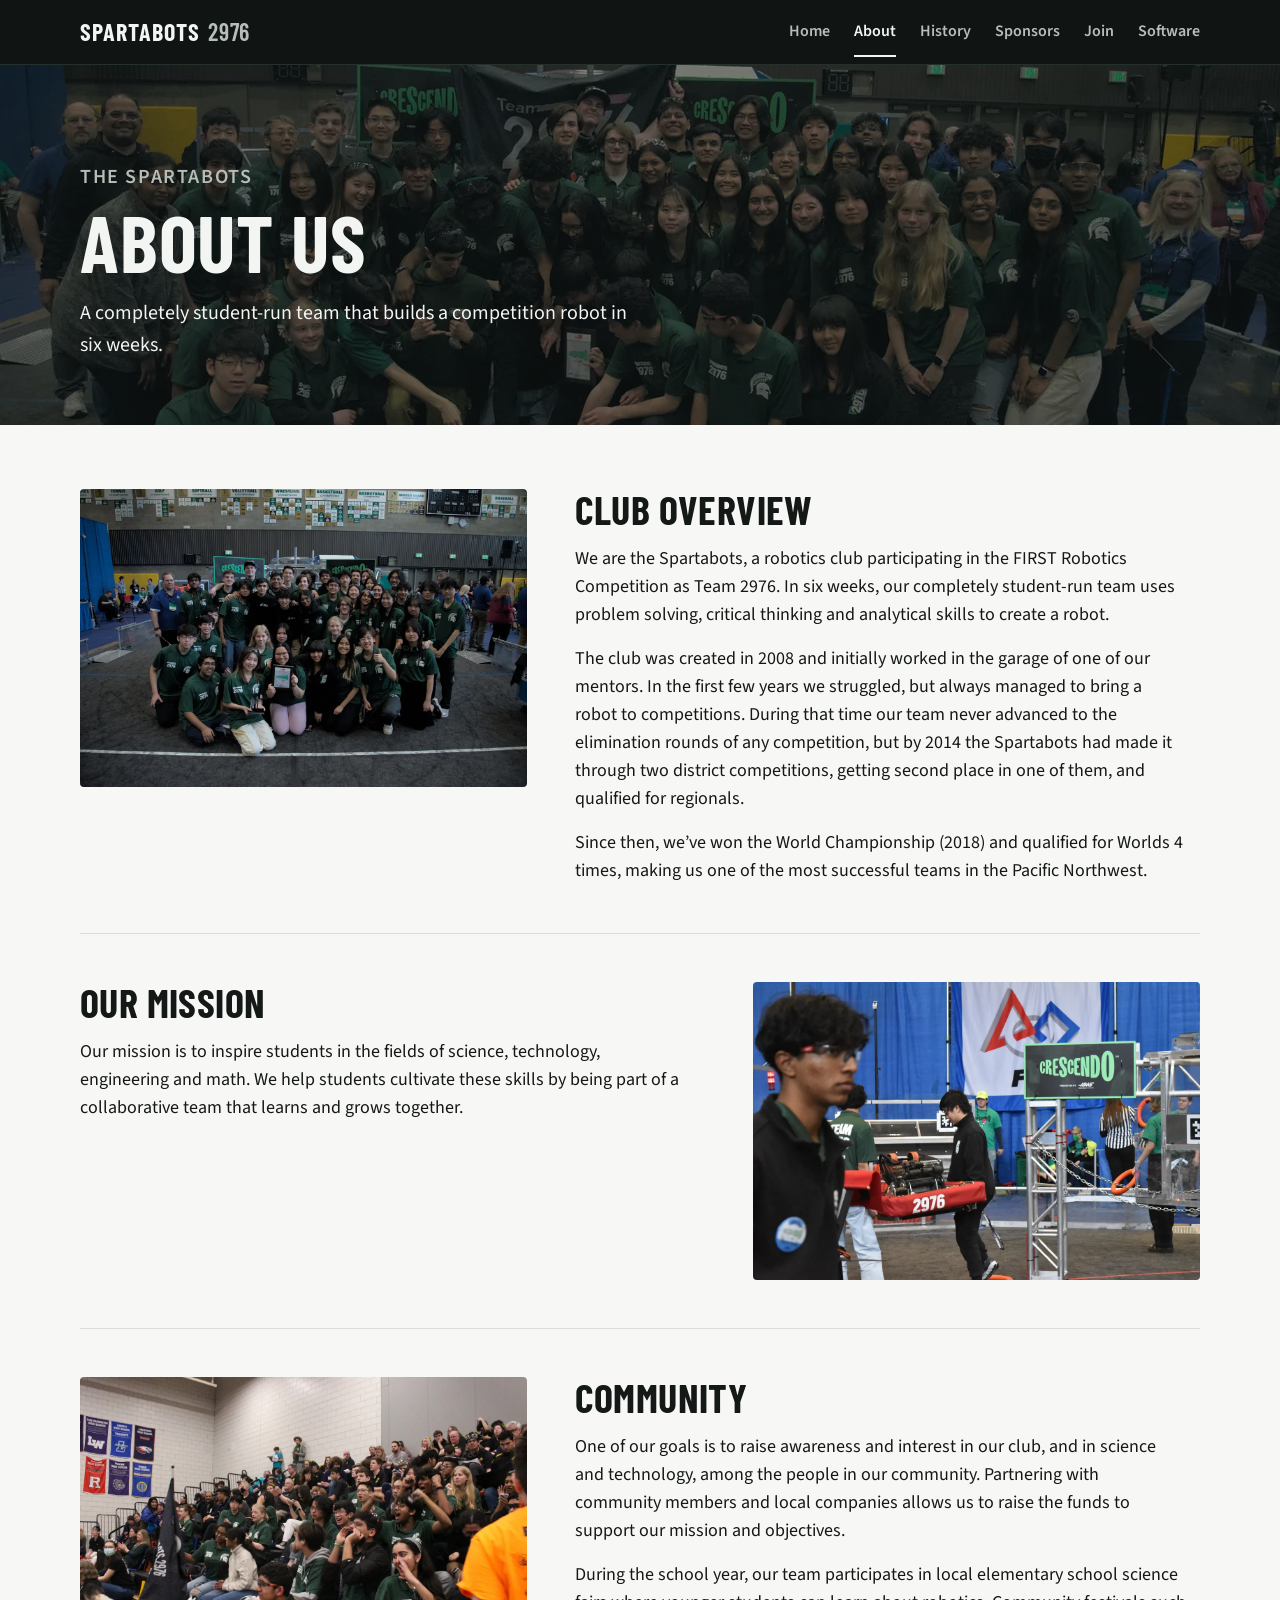
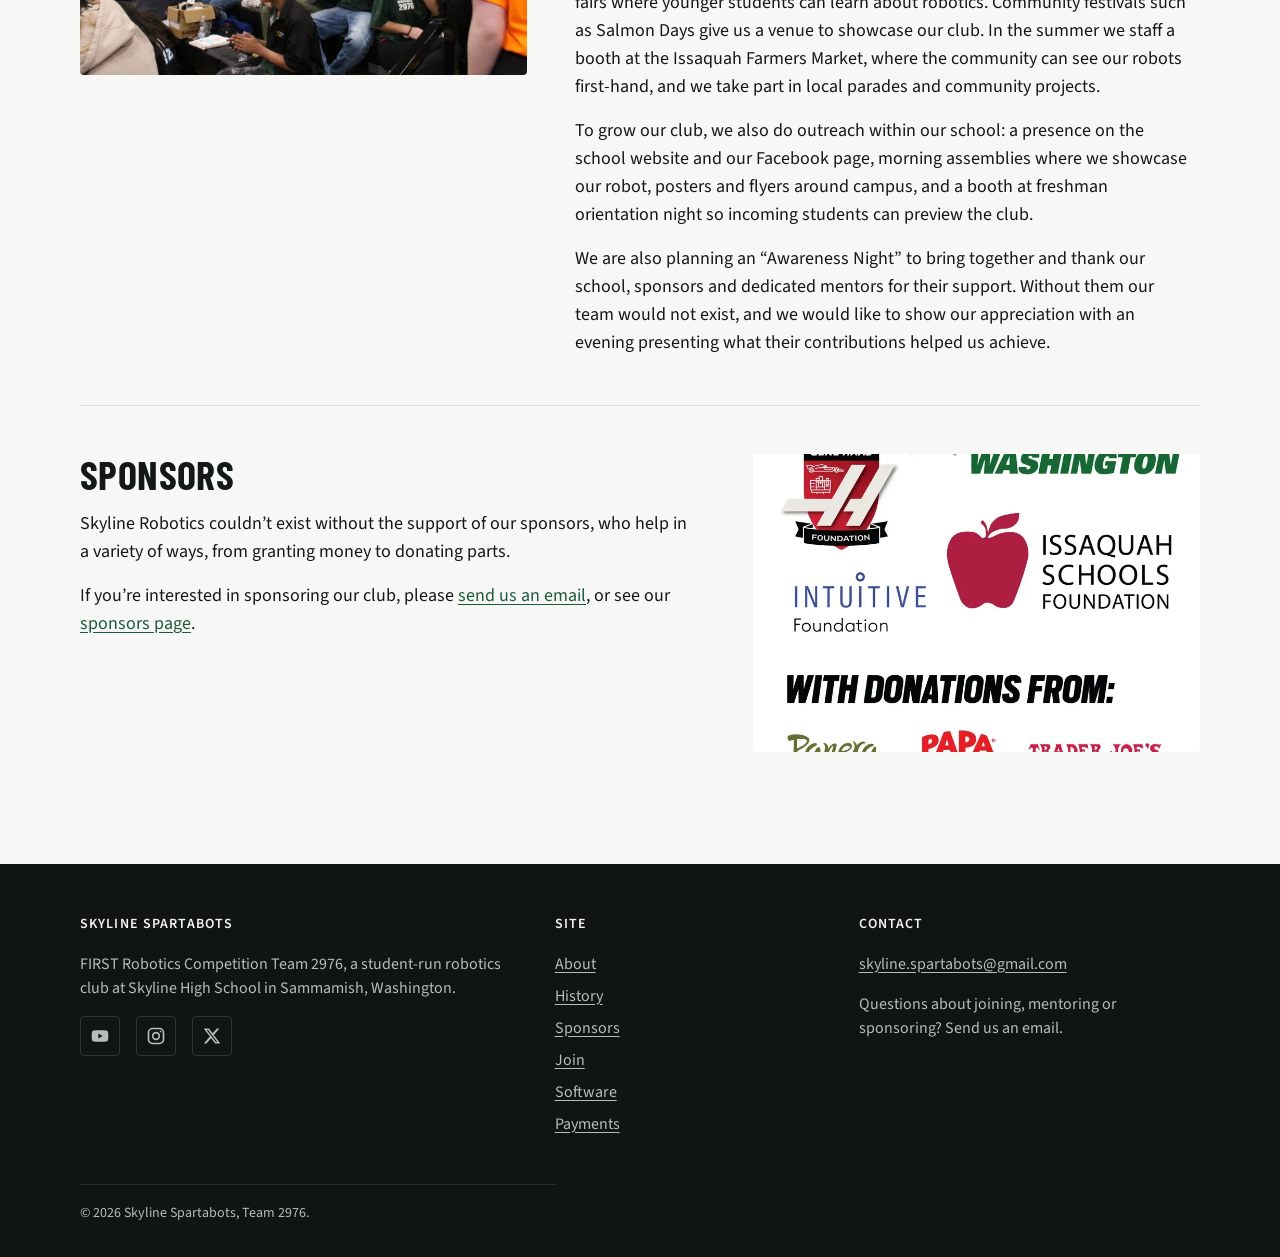
==== about/index.html @ cb449623 "Rewrite site as static HTML" ====
<!DOCTYPE html>
<html lang="en">
<head>
  <meta charset="utf-8">
  <meta name="viewport" content="width=device-width, initial-scale=1">
  <title>About | The Spartabots</title>
  <meta name="description" content="The Spartabots are a student-run FIRST Robotics Competition team founded in 2008 at Skyline High School. Our mission, history and community work.">
  <meta name="theme-color" content="#101412">
  <link rel="canonical" href="https://spartabots.org/about/">
  <link rel="icon" href="/favicon.ico" sizes="48x48">
  <link rel="apple-touch-icon" href="/img/apple-touch-icon.png">
  <link rel="manifest" href="/manifest.json">
  <meta property="og:type" content="website">
  <meta property="og:site_name" content="The Spartabots">
  <meta property="og:title" content="About | The Spartabots">
  <meta property="og:description" content="The Spartabots are a student-run FIRST Robotics Competition team founded in 2008 at Skyline High School. Our mission, history and community work.">
  <meta property="og:url" content="https://spartabots.org/about/">
  <meta property="og:image" content="https://spartabots.org/img/og.jpg">
  <meta name="twitter:card" content="summary_large_image">
  <link rel="preload" href="/fonts/barlow-condensed-700.woff2" as="font" type="font/woff2" crossorigin>
  <link rel="preload" href="/fonts/source-sans-3-400.woff2" as="font" type="font/woff2" crossorigin>
  <link rel="stylesheet" href="/css/site.css">
</head>
<body>
<a class="skip-link" href="#main">Skip to content</a>
<header class="site-header">
  <div class="container">
    <a class="brand" href="/">Spartabots <span>2976</span></a>
    <button class="nav-toggle" type="button" aria-expanded="false" aria-controls="site-nav" aria-label="Open menu"><svg viewBox="0 0 24 24" fill="none" stroke="currentColor" stroke-width="2" stroke-linecap="round" aria-hidden="true"><path d="M4 7h16M4 12h16M4 17h16"/></svg></button>
    <nav class="nav" id="site-nav" aria-label="Main"><ul><li><a href="/">Home</a></li><li><a href="/about/" aria-current="page">About</a></li><li><a href="/history/">History</a></li><li><a href="/sponsors/">Sponsors</a></li><li><a href="/join/">Join</a></li><li><a href="/software/">Software</a></li></ul></nav>
  </div>
</header>
<main id="main">
<section class="hero">
  <img class="hero__img" src="/img/awards.webp" alt="The Spartabots team gathered at a competition" fetchpriority="high">
  <div class="container">
    <p class="eyebrow">The Spartabots</p>
    <h1>About us</h1>
    <p>A completely student-run team that builds a competition robot in six weeks.</p>
    
  </div>
</section><section class="section"><div class="container"><div class="feature">
  <img src="/img/team-group.webp" alt="The Spartabots in front of the competition field" loading="lazy" width="1280" height="853">
  <div><h2>Club overview</h2><p>We are the Spartabots, a robotics club participating in the FIRST Robotics Competition as Team 2976. In six weeks, our completely student-run team uses problem solving, critical thinking and analytical skills to create a robot.</p><p>The club was created in 2008 and initially worked in the garage of one of our mentors. In the first few years we struggled, but always managed to bring a robot to competitions. During that time our team never advanced to the elimination rounds of any competition, but by 2014 the Spartabots had made it through two district competitions, getting second place in one of them, and qualified for regionals.</p><p>Since then, we&rsquo;ve won the World Championship (2018) and qualified for Worlds 4 times, making us one of the most successful teams in the Pacific Northwest.</p></div>
</div><div class="feature">
  <img src="/img/student-led.webp" alt="Spartabots members working near the competition field" loading="lazy" width="1280" height="853">
  <div><h2>Our mission</h2><p>Our mission is to inspire students in the fields of science, technology, engineering and math. We help students cultivate these skills by being part of a collaborative team that learns and grows together.</p></div>
</div><div class="feature" id="community">
  <img src="/img/crowd.webp" alt="Spartabots members cheering from the stands at a competition" loading="lazy" width="1280" height="853">
  <div><h2>Community</h2><p>One of our goals is to raise awareness and interest in our club, and in science and technology, among the people in our community. Partnering with community members and local companies allows us to raise the funds to support our mission and objectives.</p><p>During the school year, our team participates in local elementary school science fairs where younger students can learn about robotics. Community festivals such as Salmon Days give us a venue to showcase our club. In the summer we staff a booth at the Issaquah Farmers Market, where the community can see our robots first-hand, and we take part in local parades and community projects.</p><p>To grow our club, we also do outreach within our school: a presence on the school website and our Facebook page, morning assemblies where we showcase our robot, posters and flyers around campus, and a booth at freshman orientation night so incoming students can preview the club.</p><p>We are also planning an &ldquo;Awareness Night&rdquo; to bring together and thank our school, sponsors and dedicated mentors for their support. Without them our team would not exist, and we would like to show our appreciation with an evening presenting what their contributions helped us achieve.</p></div>
</div><div class="feature">
  <img src="/img/sponsors-2024.webp" alt="Banner listing the Spartabots&rsquo; 2024 sponsors" loading="lazy" width="1280" height="853">
  <div><h2>Sponsors</h2><p>Skyline Robotics couldn&rsquo;t exist without the support of our sponsors, who help in a variety of ways, from granting money to donating parts.</p><p>If you&rsquo;re interested in sponsoring our club, please <a href="mailto:skyline.spartabots@gmail.com">send us an email</a>, or see our <a href="/sponsors/">sponsors page</a>.</p></div>
</div></div></section>
</main>
<footer class="site-footer">
  <div class="container">
    <div class="footer-grid">
      <div>
        <h2>Skyline Spartabots</h2>
        <p>FIRST Robotics Competition Team 2976, a student-run robotics club at Skyline High School in Sammamish, Washington.</p>
        <div class="social">
          <a href="https://www.youtube.com/spartabots" aria-label="Spartabots on YouTube" rel="noopener"><svg viewBox="0 0 24 24" fill="currentColor" aria-hidden="true"><path d="M21.6 7.2a2.5 2.5 0 0 0-1.8-1.8C18.2 5 12 5 12 5s-6.2 0-7.8.4A2.5 2.5 0 0 0 2.4 7.2C2 8.8 2 12 2 12s0 3.2.4 4.8a2.5 2.5 0 0 0 1.8 1.8C5.8 19 12 19 12 19s6.2 0 7.8-.4a2.5 2.5 0 0 0 1.8-1.8c.4-1.6.4-4.8.4-4.8s0-3.2-.4-4.8zM10 15V9l5.2 3z"/></svg></a>
          <a href="https://www.instagram.com/spartabots2976" aria-label="Spartabots on Instagram" rel="noopener"><svg viewBox="0 0 24 24" fill="none" stroke="currentColor" stroke-width="2" aria-hidden="true"><rect x="3" y="3" width="18" height="18" rx="5"/><circle cx="12" cy="12" r="4"/><circle cx="17.5" cy="6.5" r="1" fill="currentColor" stroke="none"/></svg></a>
          <a href="https://www.twitter.com/spartabots" aria-label="Spartabots on X (Twitter)" rel="noopener"><svg viewBox="0 0 24 24" fill="currentColor" aria-hidden="true"><path d="M17.8 3h3.1l-6.8 7.7L22 21h-6.2l-4.9-6.3L5.3 21H2.2l7.3-8.3L2 3h6.4l4.4 5.8zm-1.1 16.2h1.7L7.4 4.7H5.6z"/></svg></a>
        </div>
      </div>
      <div>
        <h2>Site</h2>
        <ul>
          <li><a href="/about/">About</a></li>
          <li><a href="/history/">History</a></li>
          <li><a href="/sponsors/">Sponsors</a></li>
          <li><a href="/join/">Join</a></li>
          <li><a href="/software/">Software</a></li>
          <li><a href="/purchase/">Payments</a></li>
        </ul>
      </div>
      <div>
        <h2>Contact</h2>
        <p><a href="mailto:skyline.spartabots@gmail.com">skyline.spartabots@gmail.com</a></p>
        <p>Questions about joining, mentoring or sponsoring? Send us an email.</p>
      </div>
    </div>
    <p class="footer-legal">&copy; 2026 Skyline Spartabots, Team 2976.</p>
  </div>
</footer>
<script src="/js/site.js" defer></script>
</body>
</html>
---- css/site.css ----
/* Team 2976 site styles */

/* Tokens */
:root {
  /* Spacing */
  --s-1: 4px;
  --s-2: 8px;
  --s-3: 16px;
  --s-4: 24px;
  --s-5: 32px;
  --s-6: 48px;
  --s-7: 64px;
  --s-8: 96px;

  /* Colors */
  --bg: #f7f8f6;
  --surface: #ffffff;
  --text: #141816;
  --muted: #4b544f;
  --line: #d9ded9;
  --accent: #1d5a3c;
  --accent-hover: #14412b;
  --on-accent: #ffffff;
  --dark: #101412;
  --on-dark: #f2f5f2;
  --on-dark-muted: #b5beb8;

  --radius: 4px;
  --container: 1120px;
  --measure: 68ch;
  --header-h: 64px;
  --ease: 150ms ease-out;

  --font-head: "Barlow Condensed", "Arial Narrow", Arial, sans-serif;
  --font-body: "Source Sans 3", system-ui, -apple-system, "Segoe UI", Arial, sans-serif;
}

/* Fonts */
@font-face { font-family: "Barlow Condensed"; font-weight: 600; font-display: swap; src: url("../fonts/barlow-condensed-600.woff2") format("woff2"); }
@font-face { font-family: "Barlow Condensed"; font-weight: 700; font-display: swap; src: url("../fonts/barlow-condensed-700.woff2") format("woff2"); }
@font-face { font-family: "Source Sans 3"; font-weight: 400; font-display: swap; src: url("../fonts/source-sans-3-400.woff2") format("woff2"); }
@font-face { font-family: "Source Sans 3"; font-weight: 600; font-display: swap; src: url("../fonts/source-sans-3-600.woff2") format("woff2"); }
@font-face { font-family: "Source Sans 3"; font-weight: 700; font-display: swap; src: url("../fonts/source-sans-3-700.woff2") format("woff2"); }

/* Base */
*, *::before, *::after { box-sizing: border-box; }
html { -webkit-text-size-adjust: 100%; scroll-padding-top: calc(var(--header-h) + var(--s-3)); }
body {
  margin: 0;
  background: var(--bg);
  color: var(--text);
  font: 400 18px/28px var(--font-body);
  -webkit-font-smoothing: antialiased;
}
img { display: block; max-width: 100%; height: auto; }
a { color: var(--accent); text-underline-offset: 3px; transition: color var(--ease); }
a:hover { color: var(--accent-hover); }
:focus-visible { outline: 2px solid var(--accent); outline-offset: 2px; }
p { margin: 0 0 var(--s-3); max-width: var(--measure); }
p:last-child { margin-bottom: 0; }

h1, h2, h3 {
  margin: 0 0 var(--s-3);
  font-family: var(--font-head);
  font-weight: 700;
  text-transform: uppercase;
  letter-spacing: 0.01em;
}
h1 { font-size: clamp(48px, 8vw, 80px); line-height: 1; }
h2 { font-size: clamp(32px, 4.5vw, 40px); line-height: 40px; }
h3 { font-size: 24px; line-height: 32px; font-weight: 600; }
.eyebrow {
  margin: 0 0 var(--s-2);
  font: 600 14px/24px var(--font-body);
  letter-spacing: 0.08em;
  text-transform: uppercase;
  color: var(--accent);
}
.small { font-size: 14px; line-height: 24px; color: var(--muted); }

.skip-link {
  position: absolute; left: var(--s-3); top: -100px; z-index: 100;
  padding: var(--s-2) var(--s-3);
  background: var(--accent); color: var(--on-accent); border-radius: var(--radius);
}
.skip-link:focus { top: var(--s-2); color: var(--on-accent); }

/* Layout */
.container { width: 100%; max-width: calc(var(--container) + var(--s-5) * 2); margin: 0 auto; padding: 0 var(--s-3); }
@media (min-width: 720px) { .container { padding: 0 var(--s-5); } }
.section { padding: var(--s-7) 0; }
.section--alt { background: var(--surface); border-block: 1px solid var(--line); }
.section-head { margin-bottom: var(--s-5); }
.section-head p { color: var(--muted); }

.grid { display: grid; gap: var(--s-4); }
@media (min-width: 720px) {
  .grid--2 { grid-template-columns: repeat(2, 1fr); }
  .grid--3 { grid-template-columns: repeat(3, 1fr); }
}
@media (min-width: 720px) and (max-width: 959px) {
  .grid--3 > :last-child:nth-child(odd) { grid-column: 1 / -1; }
}

/* Header */
.site-header { position: sticky; top: 0; z-index: 50; background: var(--dark); color: var(--on-dark); border-bottom: 1px solid #26302a; }
.site-header .container { display: flex; align-items: center; justify-content: space-between; min-height: var(--header-h); }
.brand { display: flex; align-items: center; gap: var(--s-2); color: var(--on-dark); text-decoration: none; font: 700 24px/1 var(--font-head); text-transform: uppercase; letter-spacing: 0.04em; }
.brand:hover { color: var(--on-dark); }
.brand span { color: var(--on-dark-muted); font-weight: 600; }

.nav-toggle {
  display: inline-flex; align-items: center; justify-content: center;
  width: 48px; height: 48px; margin-right: calc(var(--s-2) * -1);
  background: none; border: 0; border-radius: var(--radius); color: var(--on-dark); cursor: pointer;
}
.nav-toggle:hover { background: #1c241f; }
.nav-toggle svg { width: 24px; height: 24px; }
.nav { display: none; position: absolute; top: var(--header-h); left: 0; right: 0; padding: var(--s-2) var(--s-3) var(--s-3); background: var(--dark); border-bottom: 1px solid #26302a; }
.nav.is-open { display: block; }
.nav ul { list-style: none; margin: 0; padding: 0; }
.nav a { display: block; padding: var(--s-2) 0; color: var(--on-dark-muted); text-decoration: none; font: 600 18px/32px var(--font-body); }
.nav a:hover, .nav a[aria-current="page"] { color: var(--on-dark); }

@media (min-width: 840px) {
  .nav-toggle { display: none; }
  .nav { display: block; position: static; padding: 0; background: none; border: 0; }
  .nav ul { display: flex; gap: var(--s-4); }
  .nav a { padding: var(--s-2) 0; font-size: 16px; border-bottom: 2px solid transparent; transition: color var(--ease), border-color var(--ease); }
  .nav a:hover { border-bottom-color: var(--on-dark-muted); }
  .nav a[aria-current="page"] { border-bottom-color: var(--on-dark); }
}

/* Hero */
.hero { position: relative; background: var(--dark); color: var(--on-dark); overflow: hidden; }
.hero__img { position: absolute; inset: 0; width: 100%; height: 100%; object-fit: cover; opacity: 0.45; }
.hero .container { position: relative; padding-top: var(--s-8); padding-bottom: var(--s-7); }
.hero--tall .container { padding-top: calc(var(--s-8) + var(--s-6)); }
.hero h1 { margin-bottom: var(--s-3); max-width: 14ch; }
.hero p { color: var(--on-dark); font-size: 20px; line-height: 32px; max-width: 56ch; }
.hero .eyebrow { color: var(--on-dark-muted); }
.hero__actions { display: flex; flex-wrap: wrap; gap: var(--s-3); margin-top: var(--s-5); }

/* Components */
.btn {
  display: inline-flex; align-items: center; justify-content: center; gap: var(--s-2);
  min-height: 48px; padding: var(--s-2) var(--s-4);
  border: 1px solid var(--accent); border-radius: var(--radius);
  background: var(--accent); color: var(--on-accent);
  font: 600 16px/24px var(--font-body); text-decoration: none; cursor: pointer;
  transition: background-color var(--ease), border-color var(--ease), color var(--ease);
}
.btn:hover { background: var(--accent-hover); border-color: var(--accent-hover); color: var(--on-accent); }
.btn--secondary { background: transparent; color: var(--accent); }
.btn--secondary:hover { background: var(--accent); color: var(--on-accent); }
.hero .btn { background: var(--on-dark); border-color: var(--on-dark); color: var(--dark); }
.hero .btn:hover { background: #fff; border-color: #fff; color: var(--dark); }
.hero .btn--secondary { background: transparent; color: var(--on-dark); }
.hero .btn--secondary:hover { background: var(--on-dark); color: var(--dark); }

.card { display: flex; flex-direction: column; background: var(--surface); border: 1px solid var(--line); border-radius: var(--radius); overflow: hidden; }
.card__img { width: 100%; aspect-ratio: 3 / 2; object-fit: cover; background: var(--line); }
.card__body { display: flex; flex-direction: column; flex: 1; padding: var(--s-4); }
.card__body h3 { margin-bottom: var(--s-2); }
.card__body p { color: var(--muted); }
.card__body .btn { align-self: flex-start; margin-top: auto; }
.card__body p + .btn, .card__body p + .link { margin-top: var(--s-3); }
.card--text .card__body { padding: var(--s-5); }

/* About and join */
.feature { display: grid; gap: var(--s-4); align-items: start; padding: var(--s-6) 0; border-top: 1px solid var(--line); }
.feature:first-of-type { border-top: 0; padding-top: 0; }
.feature img { width: 100%; aspect-ratio: 3 / 2; object-fit: cover; border-radius: var(--radius); background: var(--line); }
@media (min-width: 840px) {
  .feature { grid-template-columns: 5fr 7fr; gap: var(--s-6); }
  .feature:nth-of-type(even) { grid-template-columns: 7fr 5fr; }
  .feature:nth-of-type(even) img { order: 2; }
}

/* Video */
.video { position: relative; aspect-ratio: 16 / 9; background: var(--dark); border-radius: var(--radius); overflow: hidden; }
.video__poster, .video iframe { position: absolute; inset: 0; width: 100%; height: 100%; border: 0; }
.video__poster { display: block; padding: 0; border: 0; background: var(--dark); cursor: pointer; }
.video__poster img { width: 100%; height: 100%; object-fit: cover; opacity: 0.7; transition: opacity var(--ease); }
.video__poster:hover img { opacity: 0.85; }
.video__play {
  position: absolute; left: 50%; top: 50%; transform: translate(-50%, -50%);
  display: flex; align-items: center; justify-content: center; gap: var(--s-2);
  min-height: 56px; padding: 0 var(--s-4);
  background: var(--on-dark); color: var(--dark); border-radius: var(--radius);
  font: 600 16px/24px var(--font-body);
}
.video__play svg { width: 20px; height: 20px; }
.video.is-loading .video__play span::after { content: "…"; }
.video.is-loading::after {
  content: ""; position: absolute; right: var(--s-3); bottom: var(--s-3);
  width: 24px; height: 24px; border: 3px solid rgba(255, 255, 255, 0.3); border-top-color: #fff; border-radius: 50%;
  animation: spin 800ms linear infinite;
}
@keyframes spin { to { transform: rotate(360deg); } }
.video-caption { margin-top: var(--s-2); }

/* History */
.season { display: grid; gap: var(--s-3); padding: var(--s-4) 0; border-top: 1px solid var(--line); }
.season:first-child { border-top: 0; }
.season__year { font: 700 40px/40px var(--font-head); color: var(--accent); }
.season h3 { margin-bottom: var(--s-1); }
.season p { color: var(--muted); }
@media (min-width: 720px) { .season { grid-template-columns: 120px 1fr; gap: var(--s-5); } }

/* Facts */
.facts { display: grid; gap: var(--s-4); margin: 0; }
.facts dt { font: 600 14px/24px var(--font-body); letter-spacing: 0.08em; text-transform: uppercase; color: var(--muted); }
.facts dd { margin: 0; font: 700 32px/40px var(--font-head); text-transform: uppercase; }
@media (min-width: 720px) { .facts { grid-template-columns: repeat(3, 1fr); } }

.callout { display: grid; gap: var(--s-3); padding: var(--s-5); background: var(--surface); border: 1px solid var(--line); border-radius: var(--radius); }
.callout h2, .callout h3 { margin-bottom: 0; }
.list { margin: 0 0 var(--s-3); padding-left: var(--s-4); max-width: var(--measure); }
.link { font-weight: 600; }
.sponsor-banner { width: 100%; max-width: 560px; margin: 0 auto; border: 1px solid var(--line); border-radius: var(--radius); }
.back { display: inline-block; margin-bottom: var(--s-4); font-weight: 600; }

/* Footer */
.site-footer { background: var(--dark); color: var(--on-dark-muted); font-size: 16px; line-height: 24px; }
.site-footer .container { padding-top: var(--s-6); padding-bottom: var(--s-5); }
.footer-grid { display: grid; gap: var(--s-5); }
@media (min-width: 840px) { .footer-grid { grid-template-columns: 5fr 3fr 4fr; gap: var(--s-6); } }
.site-footer h2 { margin-bottom: var(--s-3); font: 600 14px/24px var(--font-body); letter-spacing: 0.08em; color: var(--on-dark); }
.site-footer a { color: var(--on-dark-muted); }
.site-footer a:hover { color: var(--on-dark); }
.site-footer ul { list-style: none; margin: 0; padding: 0; }
.site-footer li + li { margin-top: var(--s-2); }
.site-footer p { color: var(--on-dark-muted); }
.social { display: flex; gap: var(--s-3); margin-top: var(--s-3); }
.social a { display: inline-flex; align-items: center; justify-content: center; width: 40px; height: 40px; border: 1px solid #2c3730; border-radius: var(--radius); transition: border-color var(--ease), color var(--ease); }
.social a:hover { border-color: var(--on-dark-muted); }
.social svg { width: 20px; height: 20px; }
.footer-legal { margin-top: var(--s-6); padding-top: var(--s-3); border-top: 1px solid #26302a; font-size: 14px; }

@media (prefers-reduced-motion: reduce) {
  *, *::before, *::after { animation-duration: 0.01ms !important; transition-duration: 0.01ms !important; }
}
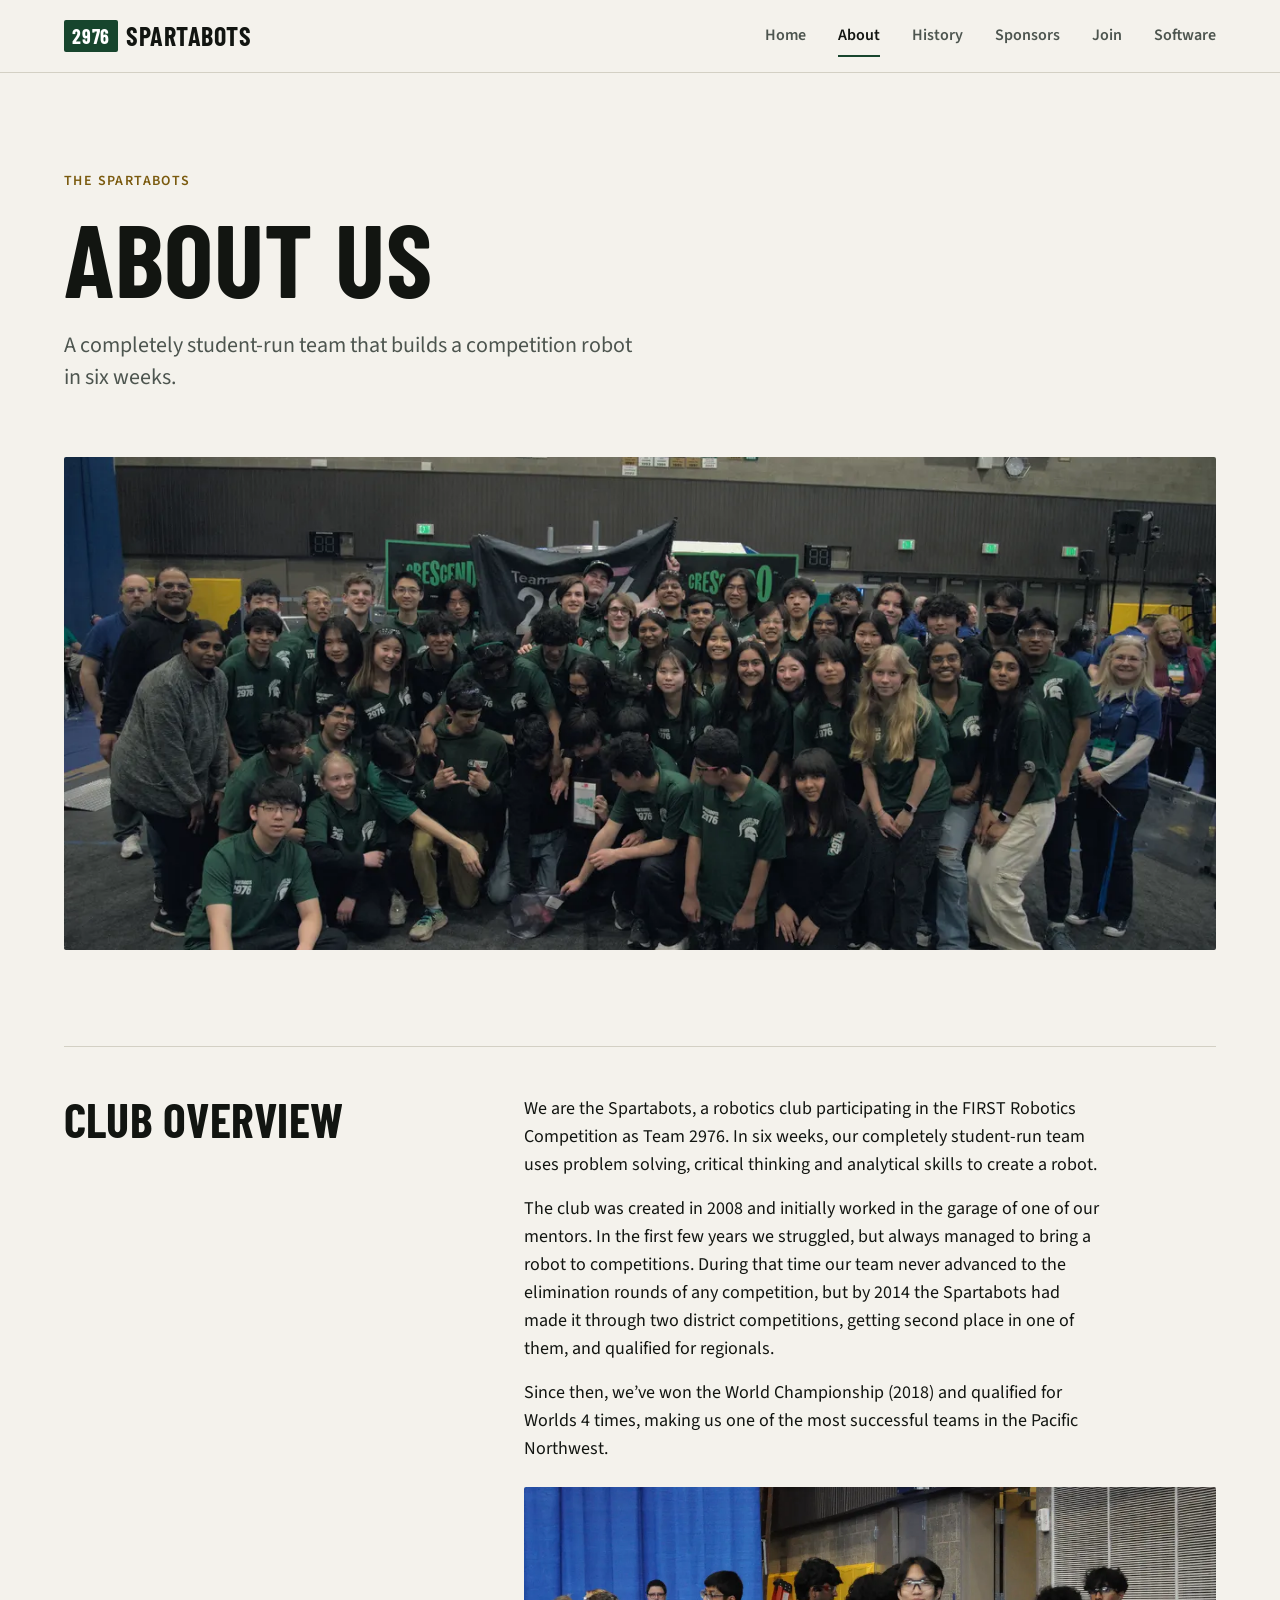
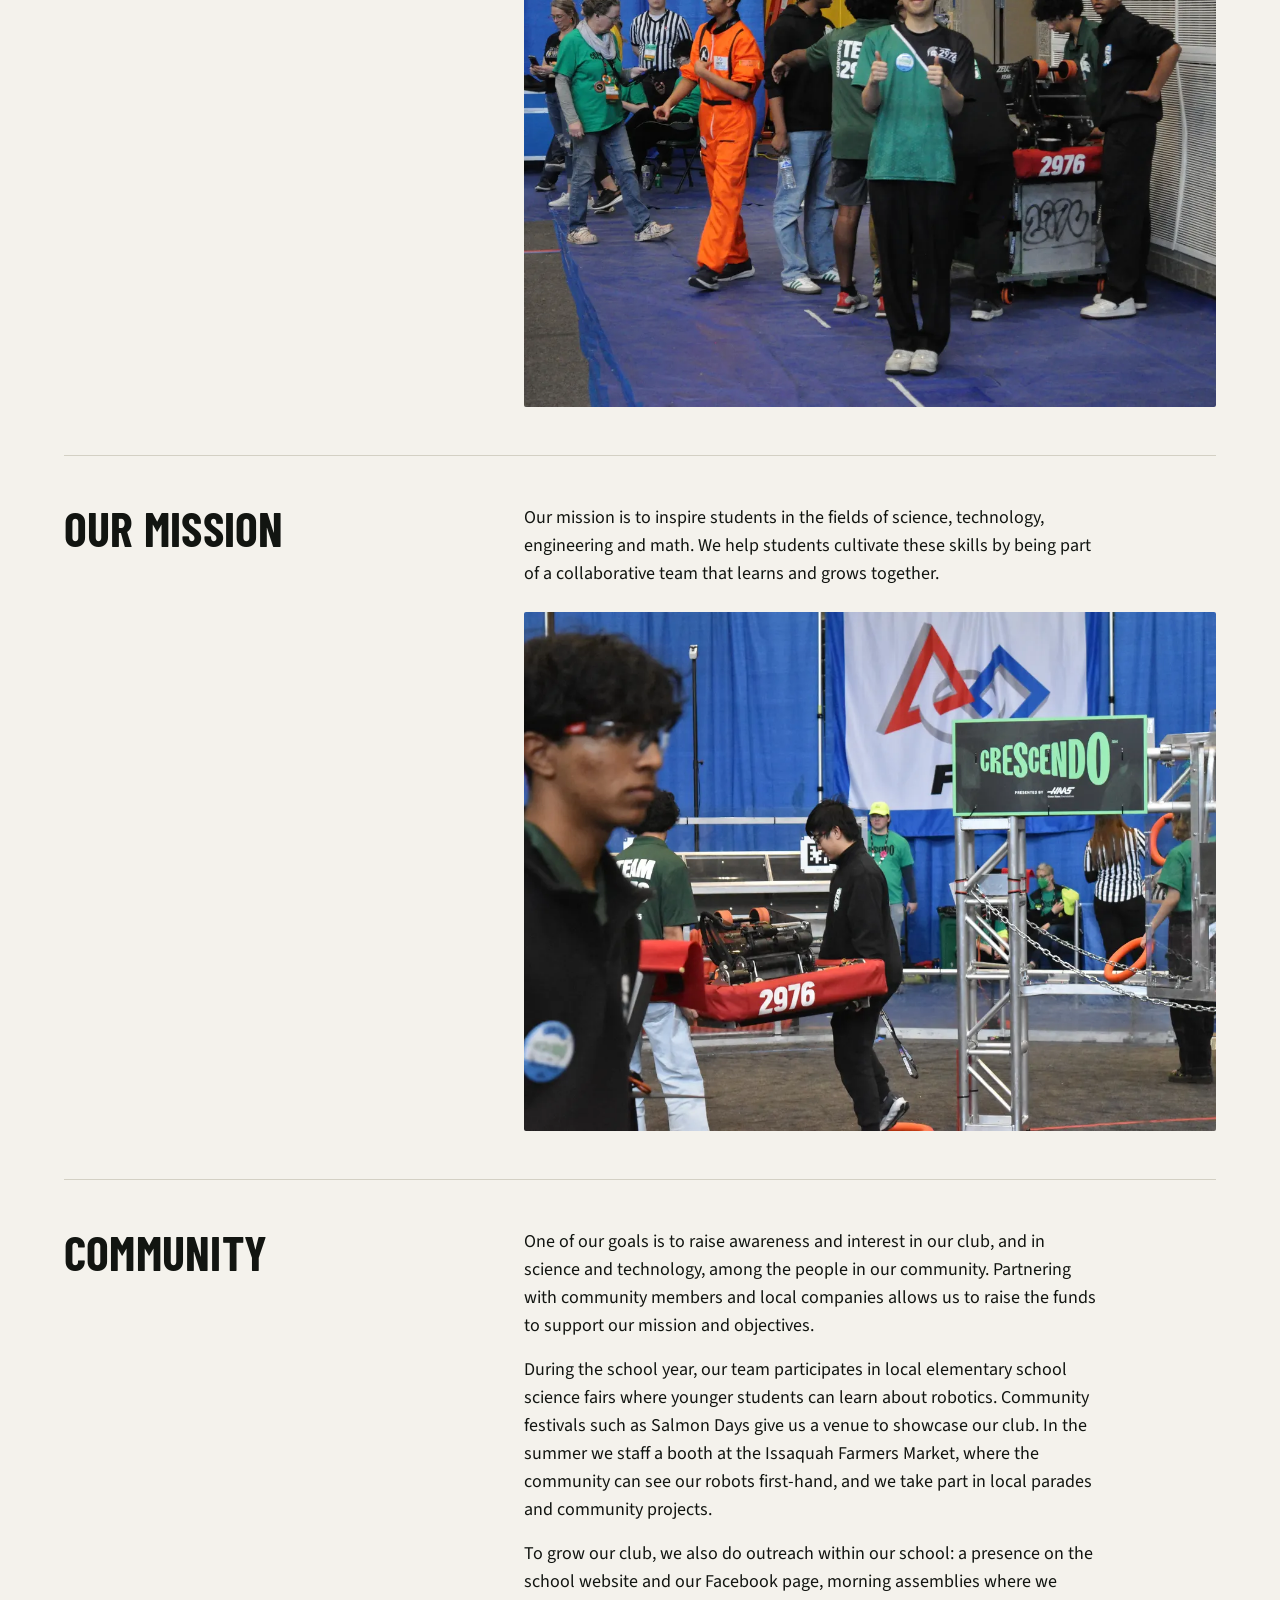
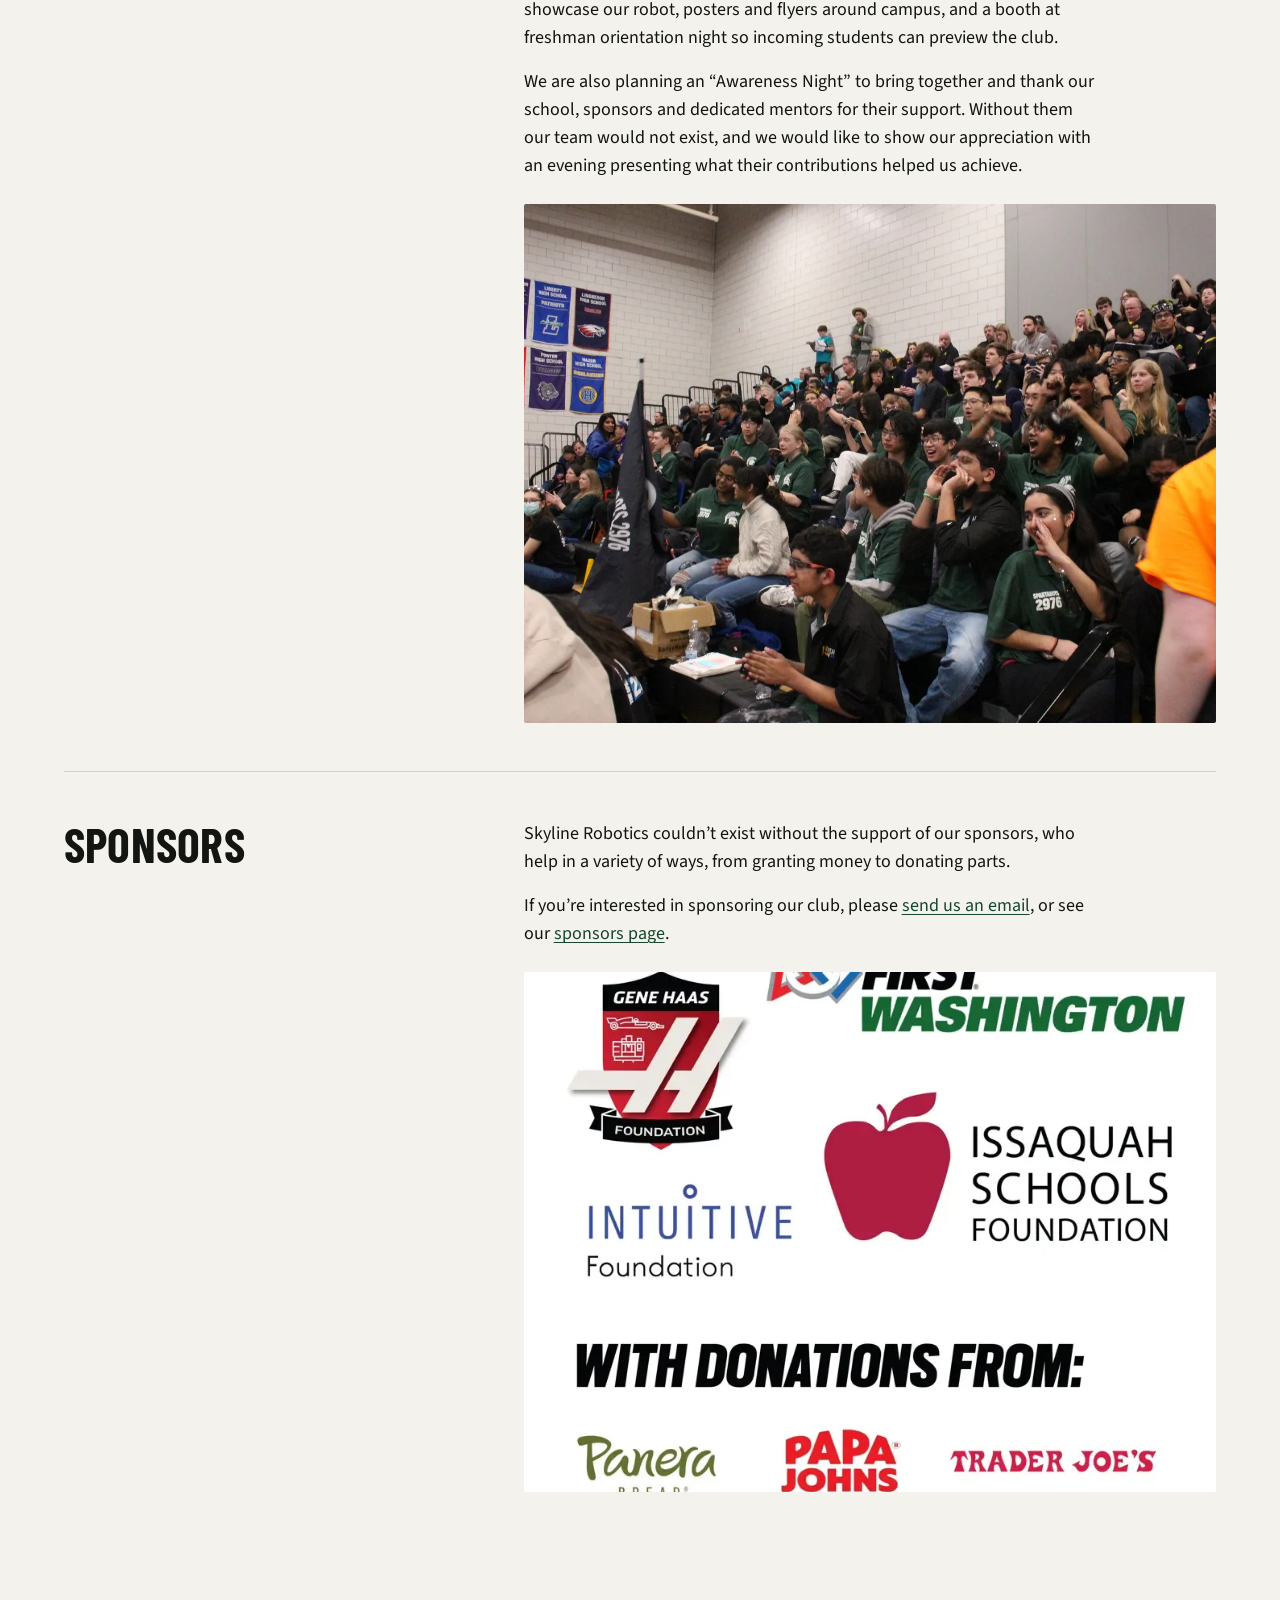
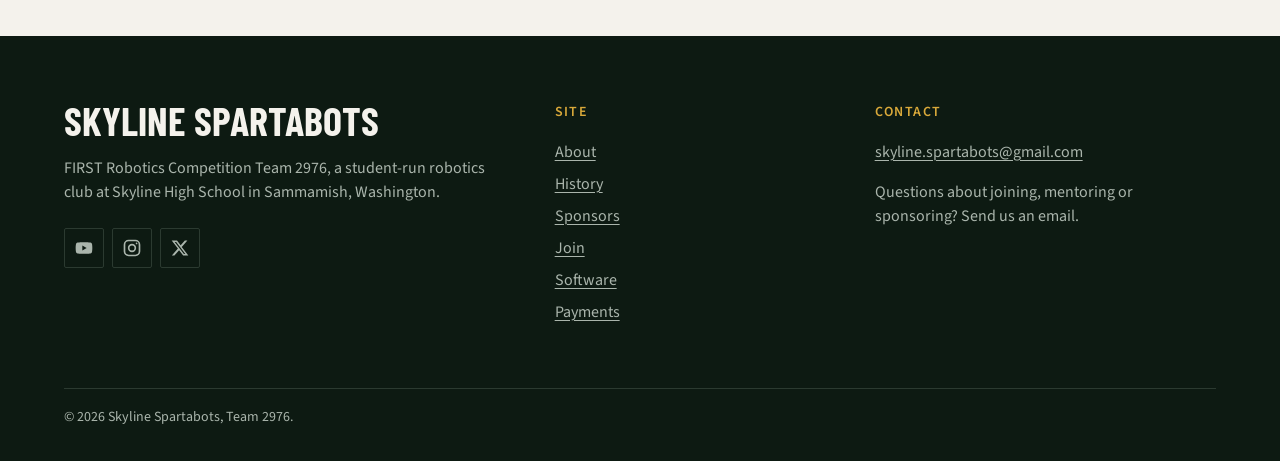
==== commit cfbc36a9: "Redesign layout and palette" ====
--- a/about/index.html
+++ b/about/index.html
@@ -25,39 +25,36 @@
 <a class="skip-link" href="#main">Skip to content</a>
 <header class="site-header">
   <div class="container">
-    <a class="brand" href="/">Spartabots <span>2976</span></a>
+    <a class="brand" href="/"><span class="brand__mark">2976</span>Spartabots</a>
     <button class="nav-toggle" type="button" aria-expanded="false" aria-controls="site-nav" aria-label="Open menu"><svg viewBox="0 0 24 24" fill="none" stroke="currentColor" stroke-width="2" stroke-linecap="round" aria-hidden="true"><path d="M4 7h16M4 12h16M4 17h16"/></svg></button>
     <nav class="nav" id="site-nav" aria-label="Main"><ul><li><a href="/">Home</a></li><li><a href="/about/" aria-current="page">About</a></li><li><a href="/history/">History</a></li><li><a href="/sponsors/">Sponsors</a></li><li><a href="/join/">Join</a></li><li><a href="/software/">Software</a></li></ul></nav>
   </div>
 </header>
 <main id="main">
-<section class="hero">
-  <img class="hero__img" src="/img/awards.webp" alt="The Spartabots team gathered at a competition" fetchpriority="high">
-  <div class="container">
-    <p class="eyebrow">The Spartabots</p>
-    <h1>About us</h1>
-    <p>A completely student-run team that builds a competition robot in six weeks.</p>
-    
-  </div>
-</section><section class="section"><div class="container"><div class="feature">
-  <img src="/img/team-group.webp" alt="The Spartabots in front of the competition field" loading="lazy" width="1280" height="853">
-  <div><h2>Club overview</h2><p>We are the Spartabots, a robotics club participating in the FIRST Robotics Competition as Team 2976. In six weeks, our completely student-run team uses problem solving, critical thinking and analytical skills to create a robot.</p><p>The club was created in 2008 and initially worked in the garage of one of our mentors. In the first few years we struggled, but always managed to bring a robot to competitions. During that time our team never advanced to the elimination rounds of any competition, but by 2014 the Spartabots had made it through two district competitions, getting second place in one of them, and qualified for regionals.</p><p>Since then, we&rsquo;ve won the World Championship (2018) and qualified for Worlds 4 times, making us one of the most successful teams in the Pacific Northwest.</p></div>
+<div class="container page-head">
+  <p class="eyebrow">The Spartabots</p>
+  <h1>About us</h1>
+  <p class="lead">A completely student-run team that builds a competition robot in six weeks.</p>
+</div>
+<div class="container"><img class="page-image" src="/img/awards.webp" alt="The Spartabots team gathered at a competition" fetchpriority="high"></div><section class="section"><div class="container"><div class="feature">
+  <h2>Club overview</h2>
+  <div class="feature__media"><div><p>We are the Spartabots, a robotics club participating in the FIRST Robotics Competition as Team 2976. In six weeks, our completely student-run team uses problem solving, critical thinking and analytical skills to create a robot.</p><p>The club was created in 2008 and initially worked in the garage of one of our mentors. In the first few years we struggled, but always managed to bring a robot to competitions. During that time our team never advanced to the elimination rounds of any competition, but by 2014 the Spartabots had made it through two district competitions, getting second place in one of them, and qualified for regionals.</p><p>Since then, we&rsquo;ve won the World Championship (2018) and qualified for Worlds 4 times, making us one of the most successful teams in the Pacific Northwest.</p></div><img src="/img/pit.webp" alt="Spartabots members in the pit area at a competition" loading="lazy" width="1280" height="853"></div>
 </div><div class="feature">
-  <img src="/img/student-led.webp" alt="Spartabots members working near the competition field" loading="lazy" width="1280" height="853">
-  <div><h2>Our mission</h2><p>Our mission is to inspire students in the fields of science, technology, engineering and math. We help students cultivate these skills by being part of a collaborative team that learns and grows together.</p></div>
+  <h2>Our mission</h2>
+  <div class="feature__media"><div><p>Our mission is to inspire students in the fields of science, technology, engineering and math. We help students cultivate these skills by being part of a collaborative team that learns and grows together.</p></div><img src="/img/student-led.webp" alt="Spartabots members working near the competition field" loading="lazy" width="1280" height="853"></div>
 </div><div class="feature" id="community">
-  <img src="/img/crowd.webp" alt="Spartabots members cheering from the stands at a competition" loading="lazy" width="1280" height="853">
-  <div><h2>Community</h2><p>One of our goals is to raise awareness and interest in our club, and in science and technology, among the people in our community. Partnering with community members and local companies allows us to raise the funds to support our mission and objectives.</p><p>During the school year, our team participates in local elementary school science fairs where younger students can learn about robotics. Community festivals such as Salmon Days give us a venue to showcase our club. In the summer we staff a booth at the Issaquah Farmers Market, where the community can see our robots first-hand, and we take part in local parades and community projects.</p><p>To grow our club, we also do outreach within our school: a presence on the school website and our Facebook page, morning assemblies where we showcase our robot, posters and flyers around campus, and a booth at freshman orientation night so incoming students can preview the club.</p><p>We are also planning an &ldquo;Awareness Night&rdquo; to bring together and thank our school, sponsors and dedicated mentors for their support. Without them our team would not exist, and we would like to show our appreciation with an evening presenting what their contributions helped us achieve.</p></div>
+  <h2>Community</h2>
+  <div class="feature__media"><div><p>One of our goals is to raise awareness and interest in our club, and in science and technology, among the people in our community. Partnering with community members and local companies allows us to raise the funds to support our mission and objectives.</p><p>During the school year, our team participates in local elementary school science fairs where younger students can learn about robotics. Community festivals such as Salmon Days give us a venue to showcase our club. In the summer we staff a booth at the Issaquah Farmers Market, where the community can see our robots first-hand, and we take part in local parades and community projects.</p><p>To grow our club, we also do outreach within our school: a presence on the school website and our Facebook page, morning assemblies where we showcase our robot, posters and flyers around campus, and a booth at freshman orientation night so incoming students can preview the club.</p><p>We are also planning an &ldquo;Awareness Night&rdquo; to bring together and thank our school, sponsors and dedicated mentors for their support. Without them our team would not exist, and we would like to show our appreciation with an evening presenting what their contributions helped us achieve.</p></div><img src="/img/crowd.webp" alt="Spartabots members cheering from the stands at a competition" loading="lazy" width="1280" height="853"></div>
 </div><div class="feature">
-  <img src="/img/sponsors-2024.webp" alt="Banner listing the Spartabots&rsquo; 2024 sponsors" loading="lazy" width="1280" height="853">
-  <div><h2>Sponsors</h2><p>Skyline Robotics couldn&rsquo;t exist without the support of our sponsors, who help in a variety of ways, from granting money to donating parts.</p><p>If you&rsquo;re interested in sponsoring our club, please <a href="mailto:skyline.spartabots@gmail.com">send us an email</a>, or see our <a href="/sponsors/">sponsors page</a>.</p></div>
+  <h2>Sponsors</h2>
+  <div class="feature__media"><div><p>Skyline Robotics couldn&rsquo;t exist without the support of our sponsors, who help in a variety of ways, from granting money to donating parts.</p><p>If you&rsquo;re interested in sponsoring our club, please <a href="mailto:skyline.spartabots@gmail.com">send us an email</a>, or see our <a href="/sponsors/">sponsors page</a>.</p></div><img src="/img/sponsors-2024.webp" alt="Banner listing the Spartabots&rsquo; 2024 sponsors" loading="lazy" width="1280" height="853"></div>
 </div></div></section>
 </main>
 <footer class="site-footer">
   <div class="container">
     <div class="footer-grid">
       <div>
-        <h2>Skyline Spartabots</h2>
+        <p class="footer-name">Skyline Spartabots</p>
         <p>FIRST Robotics Competition Team 2976, a student-run robotics club at Skyline High School in Sammamish, Washington.</p>
         <div class="social">
           <a href="https://www.youtube.com/spartabots" aria-label="Spartabots on YouTube" rel="noopener"><svg viewBox="0 0 24 24" fill="currentColor" aria-hidden="true"><path d="M21.6 7.2a2.5 2.5 0 0 0-1.8-1.8C18.2 5 12 5 12 5s-6.2 0-7.8.4A2.5 2.5 0 0 0 2.4 7.2C2 8.8 2 12 2 12s0 3.2.4 4.8a2.5 2.5 0 0 0 1.8 1.8C5.8 19 12 19 12 19s6.2 0 7.8-.4a2.5 2.5 0 0 0 1.8-1.8c.4-1.6.4-4.8.4-4.8s0-3.2-.4-4.8zM10 15V9l5.2 3z"/></svg></a>
--- a/css/site.css
+++ b/css/site.css
@@ -11,24 +11,26 @@
   --s-6: 48px;
   --s-7: 64px;
   --s-8: 96px;
+  --s-9: 128px;
 
   /* Colors */
-  --bg: #f7f8f6;
-  --surface: #ffffff;
-  --text: #141816;
-  --muted: #4b544f;
-  --line: #d9ded9;
-  --accent: #1d5a3c;
-  --accent-hover: #14412b;
-  --on-accent: #ffffff;
-  --dark: #101412;
-  --on-dark: #f2f5f2;
-  --on-dark-muted: #b5beb8;
-
-  --radius: 4px;
-  --container: 1120px;
-  --measure: 68ch;
-  --header-h: 64px;
+  --bg: #f4f2ec;
+  --surface: #fbfaf6;
+  --text: #121511;
+  --muted: #4d554f;
+  --line: #d3d0c4;
+  --green: #17452d;
+  --green-hover: #0f3120;
+  --ink: #0d1a12;
+  --on-ink: #f4f2ec;
+  --on-ink-muted: #aab5ac;
+  --brass: #7a5a0e;    
+  --brass-on-ink: #d9a93a;
+
+  --radius: 2px;
+  --container: 1152px;
+  --measure: 64ch;
+  --header-h: 72px;
   --ease: 150ms ease-out;
 
   --font-head: "Barlow Condensed", "Arial Narrow", Arial, sans-serif;
@@ -45,198 +47,176 @@
 /* Base */
 *, *::before, *::after { box-sizing: border-box; }
 html { -webkit-text-size-adjust: 100%; scroll-padding-top: calc(var(--header-h) + var(--s-3)); }
-body {
-  margin: 0;
-  background: var(--bg);
-  color: var(--text);
-  font: 400 18px/28px var(--font-body);
-  -webkit-font-smoothing: antialiased;
-}
+body { margin: 0; background: var(--bg); color: var(--text); font: 400 18px/28px var(--font-body); -webkit-font-smoothing: antialiased; }
 img { display: block; max-width: 100%; height: auto; }
-a { color: var(--accent); text-underline-offset: 3px; transition: color var(--ease); }
-a:hover { color: var(--accent-hover); }
-:focus-visible { outline: 2px solid var(--accent); outline-offset: 2px; }
+a { color: var(--green); text-underline-offset: 3px; text-decoration-thickness: 1px; transition: color var(--ease); }
+a:hover { color: var(--green-hover); text-decoration-thickness: 2px; }
+:focus-visible { outline: 2px solid var(--green); outline-offset: 3px; }
 p { margin: 0 0 var(--s-3); max-width: var(--measure); }
 p:last-child { margin-bottom: 0; }
 
-h1, h2, h3 {
-  margin: 0 0 var(--s-3);
-  font-family: var(--font-head);
-  font-weight: 700;
-  text-transform: uppercase;
-  letter-spacing: 0.01em;
-}
-h1 { font-size: clamp(48px, 8vw, 80px); line-height: 1; }
-h2 { font-size: clamp(32px, 4.5vw, 40px); line-height: 40px; }
-h3 { font-size: 24px; line-height: 32px; font-weight: 600; }
-.eyebrow {
-  margin: 0 0 var(--s-2);
-  font: 600 14px/24px var(--font-body);
-  letter-spacing: 0.08em;
-  text-transform: uppercase;
-  color: var(--accent);
-}
+h1, h2, h3 { margin: 0 0 var(--s-3); font-family: var(--font-head); font-weight: 700; text-transform: uppercase; letter-spacing: 0.005em; }
+h1 { font-size: clamp(56px, 9vw, 104px); line-height: 0.92; }
+h2 { font-size: clamp(36px, 5vw, 48px); line-height: 1; }
+h3 { font-size: 28px; line-height: 32px; font-weight: 600; }
+.eyebrow { margin: 0 0 var(--s-3); font: 600 14px/24px var(--font-body); letter-spacing: 0.1em; text-transform: uppercase; color: var(--brass); }
+.lead { font-size: 22px; line-height: 32px; color: var(--muted); max-width: 52ch; }
 .small { font-size: 14px; line-height: 24px; color: var(--muted); }
 
-.skip-link {
-  position: absolute; left: var(--s-3); top: -100px; z-index: 100;
-  padding: var(--s-2) var(--s-3);
-  background: var(--accent); color: var(--on-accent); border-radius: var(--radius);
-}
-.skip-link:focus { top: var(--s-2); color: var(--on-accent); }
+.skip-link { position: absolute; left: var(--s-3); top: -100px; z-index: 100; padding: var(--s-2) var(--s-3); background: var(--green); color: #fff; border-radius: var(--radius); }
+.skip-link:focus { top: var(--s-2); color: #fff; }
 
 /* Layout */
 .container { width: 100%; max-width: calc(var(--container) + var(--s-5) * 2); margin: 0 auto; padding: 0 var(--s-3); }
 @media (min-width: 720px) { .container { padding: 0 var(--s-5); } }
 .section { padding: var(--s-7) 0; }
-.section--alt { background: var(--surface); border-block: 1px solid var(--line); }
-.section-head { margin-bottom: var(--s-5); }
-.section-head p { color: var(--muted); }
-
-.grid { display: grid; gap: var(--s-4); }
-@media (min-width: 720px) {
-  .grid--2 { grid-template-columns: repeat(2, 1fr); }
-  .grid--3 { grid-template-columns: repeat(3, 1fr); }
-}
-@media (min-width: 720px) and (max-width: 959px) {
-  .grid--3 > :last-child:nth-child(odd) { grid-column: 1 / -1; }
-}
+@media (min-width: 840px) { .section { padding: var(--s-8) 0; } }
+.section--ruled { border-top: 1px solid var(--line); }
+.band { background: var(--ink); color: var(--on-ink); }
+.band .eyebrow { color: var(--brass-on-ink); }
+.band .lead, .band p { color: var(--on-ink-muted); }
+.band a { color: var(--on-ink); }
+.section-head { margin-bottom: var(--s-6); }
+.split { display: grid; gap: var(--s-4); }
+@media (min-width: 840px) { .split { grid-template-columns: 4fr 8fr; gap: var(--s-6); } }
 
 /* Header */
-.site-header { position: sticky; top: 0; z-index: 50; background: var(--dark); color: var(--on-dark); border-bottom: 1px solid #26302a; }
+.site-header { position: sticky; top: 0; z-index: 50; background: var(--bg); border-bottom: 1px solid var(--line); }
 .site-header .container { display: flex; align-items: center; justify-content: space-between; min-height: var(--header-h); }
-.brand { display: flex; align-items: center; gap: var(--s-2); color: var(--on-dark); text-decoration: none; font: 700 24px/1 var(--font-head); text-transform: uppercase; letter-spacing: 0.04em; }
-.brand:hover { color: var(--on-dark); }
-.brand span { color: var(--on-dark-muted); font-weight: 600; }
-
-.nav-toggle {
-  display: inline-flex; align-items: center; justify-content: center;
-  width: 48px; height: 48px; margin-right: calc(var(--s-2) * -1);
-  background: none; border: 0; border-radius: var(--radius); color: var(--on-dark); cursor: pointer;
-}
-.nav-toggle:hover { background: #1c241f; }
+.brand { display: flex; align-items: center; gap: var(--s-2); color: var(--text); text-decoration: none; font: 700 26px/1 var(--font-head); text-transform: uppercase; letter-spacing: 0.02em; }
+.brand:hover { color: var(--text); }
+.brand__mark { display: inline-flex; align-items: center; justify-content: center; height: 32px; padding: 0 var(--s-2); background: var(--green); color: #fff; border-radius: var(--radius); font-size: 20px; letter-spacing: 0.04em; }
+
+.nav-toggle { display: inline-flex; align-items: center; justify-content: center; width: 48px; height: 48px; margin-right: calc(var(--s-2) * -1); background: none; border: 0; border-radius: var(--radius); color: var(--text); cursor: pointer; }
+.nav-toggle:hover { background: #e9e6db; }
 .nav-toggle svg { width: 24px; height: 24px; }
-.nav { display: none; position: absolute; top: var(--header-h); left: 0; right: 0; padding: var(--s-2) var(--s-3) var(--s-3); background: var(--dark); border-bottom: 1px solid #26302a; }
+.nav { display: none; position: absolute; top: var(--header-h); left: 0; right: 0; padding: var(--s-2) var(--s-3) var(--s-4); background: var(--bg); border-bottom: 1px solid var(--line); }
 .nav.is-open { display: block; }
 .nav ul { list-style: none; margin: 0; padding: 0; }
-.nav a { display: block; padding: var(--s-2) 0; color: var(--on-dark-muted); text-decoration: none; font: 600 18px/32px var(--font-body); }
-.nav a:hover, .nav a[aria-current="page"] { color: var(--on-dark); }
+.nav li + li { border-top: 1px solid var(--line); }
+.nav a { display: block; padding: var(--s-3) 0; color: var(--text); text-decoration: none; font: 600 20px/24px var(--font-body); }
+.nav a[aria-current="page"] { color: var(--green); }
 
 @media (min-width: 840px) {
   .nav-toggle { display: none; }
   .nav { display: block; position: static; padding: 0; background: none; border: 0; }
-  .nav ul { display: flex; gap: var(--s-4); }
-  .nav a { padding: var(--s-2) 0; font-size: 16px; border-bottom: 2px solid transparent; transition: color var(--ease), border-color var(--ease); }
-  .nav a:hover { border-bottom-color: var(--on-dark-muted); }
-  .nav a[aria-current="page"] { border-bottom-color: var(--on-dark); }
-}
-
-/* Hero */
-.hero { position: relative; background: var(--dark); color: var(--on-dark); overflow: hidden; }
-.hero__img { position: absolute; inset: 0; width: 100%; height: 100%; object-fit: cover; opacity: 0.45; }
-.hero .container { position: relative; padding-top: var(--s-8); padding-bottom: var(--s-7); }
-.hero--tall .container { padding-top: calc(var(--s-8) + var(--s-6)); }
-.hero h1 { margin-bottom: var(--s-3); max-width: 14ch; }
-.hero p { color: var(--on-dark); font-size: 20px; line-height: 32px; max-width: 56ch; }
-.hero .eyebrow { color: var(--on-dark-muted); }
-.hero__actions { display: flex; flex-wrap: wrap; gap: var(--s-3); margin-top: var(--s-5); }
-
-/* Components */
-.btn {
-  display: inline-flex; align-items: center; justify-content: center; gap: var(--s-2);
-  min-height: 48px; padding: var(--s-2) var(--s-4);
-  border: 1px solid var(--accent); border-radius: var(--radius);
-  background: var(--accent); color: var(--on-accent);
-  font: 600 16px/24px var(--font-body); text-decoration: none; cursor: pointer;
-  transition: background-color var(--ease), border-color var(--ease), color var(--ease);
-}
-.btn:hover { background: var(--accent-hover); border-color: var(--accent-hover); color: var(--on-accent); }
-.btn--secondary { background: transparent; color: var(--accent); }
-.btn--secondary:hover { background: var(--accent); color: var(--on-accent); }
-.hero .btn { background: var(--on-dark); border-color: var(--on-dark); color: var(--dark); }
-.hero .btn:hover { background: #fff; border-color: #fff; color: var(--dark); }
-.hero .btn--secondary { background: transparent; color: var(--on-dark); }
-.hero .btn--secondary:hover { background: var(--on-dark); color: var(--dark); }
-
-.card { display: flex; flex-direction: column; background: var(--surface); border: 1px solid var(--line); border-radius: var(--radius); overflow: hidden; }
-.card__img { width: 100%; aspect-ratio: 3 / 2; object-fit: cover; background: var(--line); }
-.card__body { display: flex; flex-direction: column; flex: 1; padding: var(--s-4); }
-.card__body h3 { margin-bottom: var(--s-2); }
-.card__body p { color: var(--muted); }
-.card__body .btn { align-self: flex-start; margin-top: auto; }
-.card__body p + .btn, .card__body p + .link { margin-top: var(--s-3); }
-.card--text .card__body { padding: var(--s-5); }
-
-/* About and join */
-.feature { display: grid; gap: var(--s-4); align-items: start; padding: var(--s-6) 0; border-top: 1px solid var(--line); }
-.feature:first-of-type { border-top: 0; padding-top: 0; }
-.feature img { width: 100%; aspect-ratio: 3 / 2; object-fit: cover; border-radius: var(--radius); background: var(--line); }
-@media (min-width: 840px) {
-  .feature { grid-template-columns: 5fr 7fr; gap: var(--s-6); }
-  .feature:nth-of-type(even) { grid-template-columns: 7fr 5fr; }
-  .feature:nth-of-type(even) img { order: 2; }
-}
+  .nav ul { display: flex; gap: var(--s-5); }
+  .nav li + li { border: 0; }
+  .nav a { padding: var(--s-2) 0; font-size: 16px; line-height: 24px; color: var(--muted); border-bottom: 2px solid transparent; transition: color var(--ease), border-color var(--ease); }
+  .nav a:hover { color: var(--text); border-bottom-color: var(--line); }
+  .nav a[aria-current="page"] { color: var(--text); border-bottom-color: var(--green); }
+}
+
+/* Buttons */
+.btn { display: inline-flex; align-items: center; justify-content: center; min-height: 48px; padding: var(--s-2) var(--s-4); border: 1px solid var(--green); border-radius: var(--radius); background: var(--green); color: #fff; font: 600 16px/24px var(--font-body); text-decoration: none; cursor: pointer; transition: background-color var(--ease), color var(--ease), border-color var(--ease); }
+.btn:hover { background: var(--green-hover); border-color: var(--green-hover); color: #fff; }
+.btn--secondary { background: transparent; color: var(--green); }
+.btn--secondary:hover { background: var(--green); color: #fff; }
+.btn-row { display: flex; flex-wrap: wrap; gap: var(--s-3); margin-top: var(--s-5); }
+.link { font-weight: 600; }
+.link::after { content: " \2192"; }
+
+/* Page head */
+.page-head { padding-top: var(--s-7); padding-bottom: var(--s-6); }
+@media (min-width: 840px) { .page-head { padding-top: var(--s-8); padding-bottom: var(--s-7); } }
+.page-head h1 { margin-bottom: var(--s-4); }
+.page-image { width: 100%; aspect-ratio: 21 / 9; object-fit: cover; border-radius: var(--radius); background: var(--line); }
+@media (max-width: 719px) { .page-image { aspect-ratio: 4 / 3; } }
+
+/* Home hero */
+.hero { padding: var(--s-6) 0 var(--s-7); }
+.hero .container { display: grid; gap: var(--s-6); align-items: end; }
+@media (min-width: 960px) { .hero { padding: var(--s-8) 0; } .hero .container { grid-template-columns: 7fr 5fr; gap: var(--s-7); } }
+.hero h1 { margin-bottom: var(--s-4); }
+.hero h1 span { display: block; color: var(--green); }
+.hero__img { width: 100%; aspect-ratio: 4 / 5; object-fit: cover; object-position: 50% 30%; border-radius: var(--radius); background: var(--line); }
+@media (max-width: 959px) { .hero__img { aspect-ratio: 4 / 3; } }
+
+.stats { margin: 0; display: grid; grid-template-columns: repeat(2, 1fr); }
+.stats > div { padding: var(--s-5) var(--s-3) var(--s-5) 0; border-top: 1px solid #2b3a30; }
+.stats dd { margin: 0 0 var(--s-1); font: 700 clamp(48px, 7vw, 72px)/1 var(--font-head); color: var(--on-ink); }
+.stats dd { order: -1; }
+.stats dt { font-size: 16px; line-height: 24px; color: var(--on-ink-muted); }
+.stats > div { display: flex; flex-direction: column; }
+@media (min-width: 840px) {
+  .stats { grid-template-columns: repeat(4, 1fr); }
+  .stats > div { padding-left: var(--s-4); border-top: 0; border-left: 1px solid #2b3a30; }
+  .stats > div:first-child { padding-left: 0; border-left: 0; }
+}
+
+/* Rows */
+.rows { margin: 0; padding: 0; list-style: none; }
+.row { display: grid; gap: var(--s-4); padding: var(--s-6) 0; border-top: 1px solid var(--line); }
+.row:last-child { border-bottom: 1px solid var(--line); }
+.row__num { font: 700 20px/32px var(--font-head); color: var(--brass); letter-spacing: 0.06em; }
+.row h2, .row h3 { margin-bottom: var(--s-3); }
+.row img { width: 100%; aspect-ratio: 4 / 3; object-fit: cover; border-radius: var(--radius); background: var(--line); }
+@media (min-width: 840px) { .row { grid-template-columns: 64px 5fr 4fr; gap: var(--s-6); align-items: start; } }
+
+/* About */
+.feature { display: grid; gap: var(--s-4); padding: var(--s-6) 0; border-top: 1px solid var(--line); scroll-margin-top: var(--header-h); }
+.feature img { width: 100%; aspect-ratio: 4 / 3; object-fit: cover; border-radius: var(--radius); background: var(--line); }
+@media (min-width: 840px) {
+  .feature { grid-template-columns: 4fr 7fr; gap: var(--s-7); }
+  .feature h2 { position: sticky; top: calc(var(--header-h) + var(--s-4)); }
+}
+.feature__media { display: grid; gap: var(--s-4); }
+
+/* Panels */
+.panels { display: grid; gap: var(--s-5); }
+@media (min-width: 720px) { .panels--2 { grid-template-columns: repeat(2, 1fr); } .panels--3 { grid-template-columns: repeat(3, 1fr); } }
+.panel { display: flex; flex-direction: column; padding-top: var(--s-3); border-top: 3px solid var(--green); }
+.panel img { width: 100%; aspect-ratio: 4 / 3; object-fit: cover; border-radius: var(--radius); margin-bottom: var(--s-3); background: var(--line); }
+.panel h3 { margin-bottom: var(--s-2); }
+.panel p { color: var(--muted); }
+.panel .link { margin-top: auto; padding-top: var(--s-3); }
+.panel p + .link { margin-top: var(--s-3); padding-top: 0; }
+.callout { display: grid; gap: var(--s-3); justify-items: start; padding: var(--s-6) 0; border-top: 3px solid var(--green); }
+.callout h2 { margin-bottom: 0; }
 
 /* Video */
-.video { position: relative; aspect-ratio: 16 / 9; background: var(--dark); border-radius: var(--radius); overflow: hidden; }
+.video { position: relative; aspect-ratio: 16 / 9; background: #000; border-radius: var(--radius); overflow: hidden; }
 .video__poster, .video iframe { position: absolute; inset: 0; width: 100%; height: 100%; border: 0; }
-.video__poster { display: block; padding: 0; border: 0; background: var(--dark); cursor: pointer; }
-.video__poster img { width: 100%; height: 100%; object-fit: cover; opacity: 0.7; transition: opacity var(--ease); }
-.video__poster:hover img { opacity: 0.85; }
-.video__play {
-  position: absolute; left: 50%; top: 50%; transform: translate(-50%, -50%);
-  display: flex; align-items: center; justify-content: center; gap: var(--s-2);
-  min-height: 56px; padding: 0 var(--s-4);
-  background: var(--on-dark); color: var(--dark); border-radius: var(--radius);
-  font: 600 16px/24px var(--font-body);
-}
+.video__poster { display: block; padding: 0; background: #000; cursor: pointer; }
+.video__poster img { width: 100%; height: 100%; object-fit: cover; opacity: 0.6; transition: opacity var(--ease); }
+.video__poster:hover img { opacity: 0.8; }
+.video__play { position: absolute; left: var(--s-4); bottom: var(--s-4); display: flex; align-items: center; gap: var(--s-2); min-height: 48px; padding: 0 var(--s-4) 0 var(--s-3); background: var(--bg); color: var(--text); border-radius: var(--radius); font: 600 16px/24px var(--font-body); }
 .video__play svg { width: 20px; height: 20px; }
 .video.is-loading .video__play span::after { content: "…"; }
-.video.is-loading::after {
-  content: ""; position: absolute; right: var(--s-3); bottom: var(--s-3);
-  width: 24px; height: 24px; border: 3px solid rgba(255, 255, 255, 0.3); border-top-color: #fff; border-radius: 50%;
-  animation: spin 800ms linear infinite;
-}
+.video.is-loading::after { content: ""; position: absolute; right: var(--s-3); bottom: var(--s-3); width: 24px; height: 24px; border: 3px solid rgba(255, 255, 255, 0.3); border-top-color: #fff; border-radius: 50%; animation: spin 800ms linear infinite; }
 @keyframes spin { to { transform: rotate(360deg); } }
-.video-caption { margin-top: var(--s-2); }
+.video-caption { margin-top: var(--s-3); max-width: none; }
 
 /* History */
-.season { display: grid; gap: var(--s-3); padding: var(--s-4) 0; border-top: 1px solid var(--line); }
-.season:first-child { border-top: 0; }
-.season__year { font: 700 40px/40px var(--font-head); color: var(--accent); }
+.season { display: grid; gap: var(--s-3); padding: var(--s-5) 0; border-top: 1px solid var(--line); }
+.season:last-child { border-bottom: 1px solid var(--line); }
+.season__year { font: 700 56px/1 var(--font-head); color: var(--green); }
 .season h3 { margin-bottom: var(--s-1); }
 .season p { color: var(--muted); }
-@media (min-width: 720px) { .season { grid-template-columns: 120px 1fr; gap: var(--s-5); } }
-
-/* Facts */
-.facts { display: grid; gap: var(--s-4); margin: 0; }
-.facts dt { font: 600 14px/24px var(--font-body); letter-spacing: 0.08em; text-transform: uppercase; color: var(--muted); }
-.facts dd { margin: 0; font: 700 32px/40px var(--font-head); text-transform: uppercase; }
-@media (min-width: 720px) { .facts { grid-template-columns: repeat(3, 1fr); } }
-
-.callout { display: grid; gap: var(--s-3); padding: var(--s-5); background: var(--surface); border: 1px solid var(--line); border-radius: var(--radius); }
-.callout h2, .callout h3 { margin-bottom: 0; }
-.list { margin: 0 0 var(--s-3); padding-left: var(--s-4); max-width: var(--measure); }
-.link { font-weight: 600; }
-.sponsor-banner { width: 100%; max-width: 560px; margin: 0 auto; border: 1px solid var(--line); border-radius: var(--radius); }
-.back { display: inline-block; margin-bottom: var(--s-4); font-weight: 600; }
+.season img { width: 100%; aspect-ratio: 4 / 3; object-fit: cover; border-radius: var(--radius); background: var(--line); }
+.season--major .season__year { color: var(--brass); }
+@media (min-width: 840px) {
+  .season { grid-template-columns: 160px 1fr 240px; gap: var(--s-5); align-items: start; }
+  .season__year { font-size: 72px; }
+}
+.back { display: inline-block; margin-bottom: var(--s-5); font-weight: 600; }
 
 /* Footer */
-.site-footer { background: var(--dark); color: var(--on-dark-muted); font-size: 16px; line-height: 24px; }
-.site-footer .container { padding-top: var(--s-6); padding-bottom: var(--s-5); }
-.footer-grid { display: grid; gap: var(--s-5); }
-@media (min-width: 840px) { .footer-grid { grid-template-columns: 5fr 3fr 4fr; gap: var(--s-6); } }
-.site-footer h2 { margin-bottom: var(--s-3); font: 600 14px/24px var(--font-body); letter-spacing: 0.08em; color: var(--on-dark); }
-.site-footer a { color: var(--on-dark-muted); }
-.site-footer a:hover { color: var(--on-dark); }
+.site-footer { background: var(--ink); color: var(--on-ink-muted); font-size: 16px; line-height: 24px; }
+.site-footer .container { padding-top: var(--s-7); padding-bottom: var(--s-5); }
+.footer-grid { display: grid; gap: var(--s-6); }
+@media (min-width: 840px) { .footer-grid { grid-template-columns: 5fr 3fr 4fr; gap: var(--s-7); } }
+.site-footer h2 { margin-bottom: var(--s-3); font: 600 14px/24px var(--font-body); letter-spacing: 0.1em; color: var(--brass-on-ink); }
+.site-footer a { color: var(--on-ink-muted); }
+.site-footer a:hover { color: var(--on-ink); }
 .site-footer ul { list-style: none; margin: 0; padding: 0; }
 .site-footer li + li { margin-top: var(--s-2); }
-.site-footer p { color: var(--on-dark-muted); }
-.social { display: flex; gap: var(--s-3); margin-top: var(--s-3); }
-.social a { display: inline-flex; align-items: center; justify-content: center; width: 40px; height: 40px; border: 1px solid #2c3730; border-radius: var(--radius); transition: border-color var(--ease), color var(--ease); }
-.social a:hover { border-color: var(--on-dark-muted); }
+.footer-name { font: 700 40px/40px var(--font-head); text-transform: uppercase; color: var(--on-ink); margin-bottom: var(--s-3); }
+.social { display: flex; gap: var(--s-2); margin-top: var(--s-4); }
+.social a { display: inline-flex; align-items: center; justify-content: center; width: 40px; height: 40px; border: 1px solid #2b3a30; border-radius: var(--radius); transition: border-color var(--ease), color var(--ease); }
+.social a:hover { border-color: var(--on-ink-muted); }
 .social svg { width: 20px; height: 20px; }
-.footer-legal { margin-top: var(--s-6); padding-top: var(--s-3); border-top: 1px solid #26302a; font-size: 14px; }
+.footer-legal { margin-top: var(--s-7); padding-top: var(--s-3); border-top: 1px solid #2b3a30; font-size: 14px; max-width: none; }
 
 @media (prefers-reduced-motion: reduce) {
   *, *::before, *::after { animation-duration: 0.01ms !important; transition-duration: 0.01ms !important; }
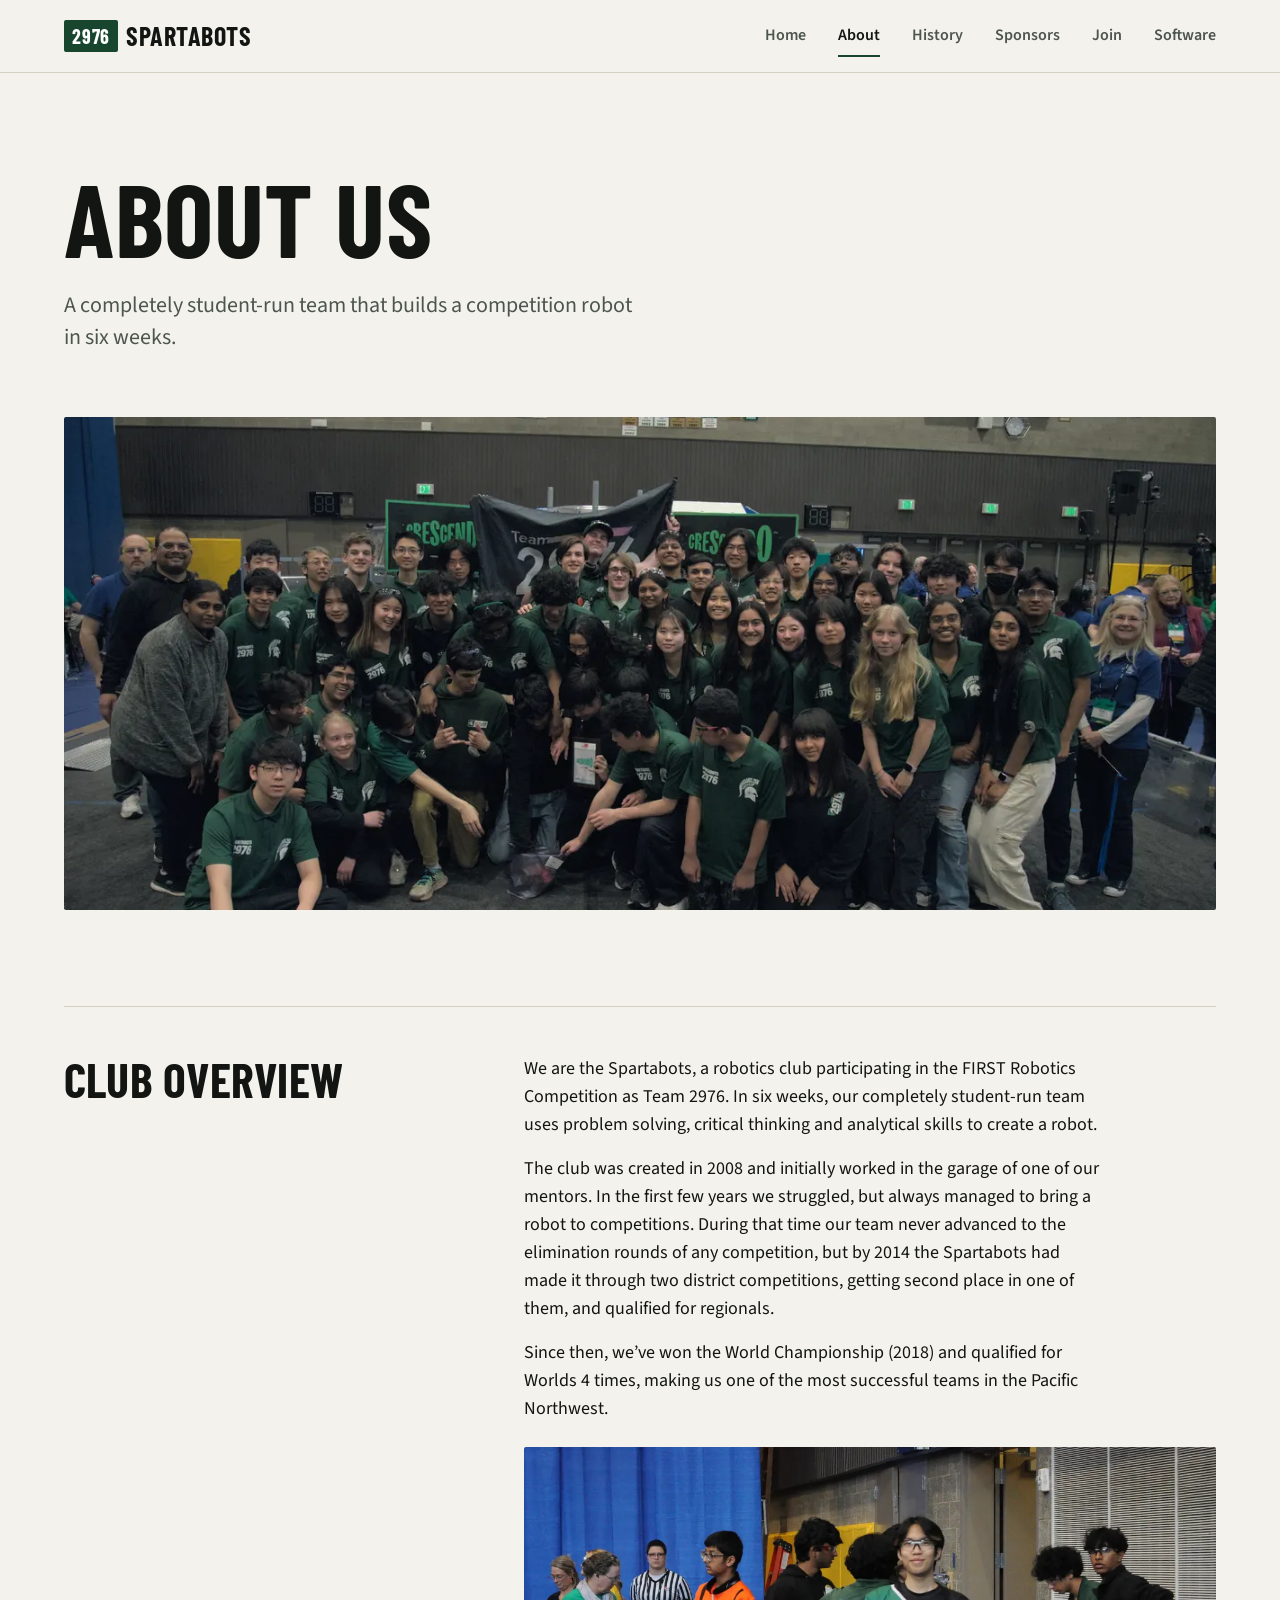
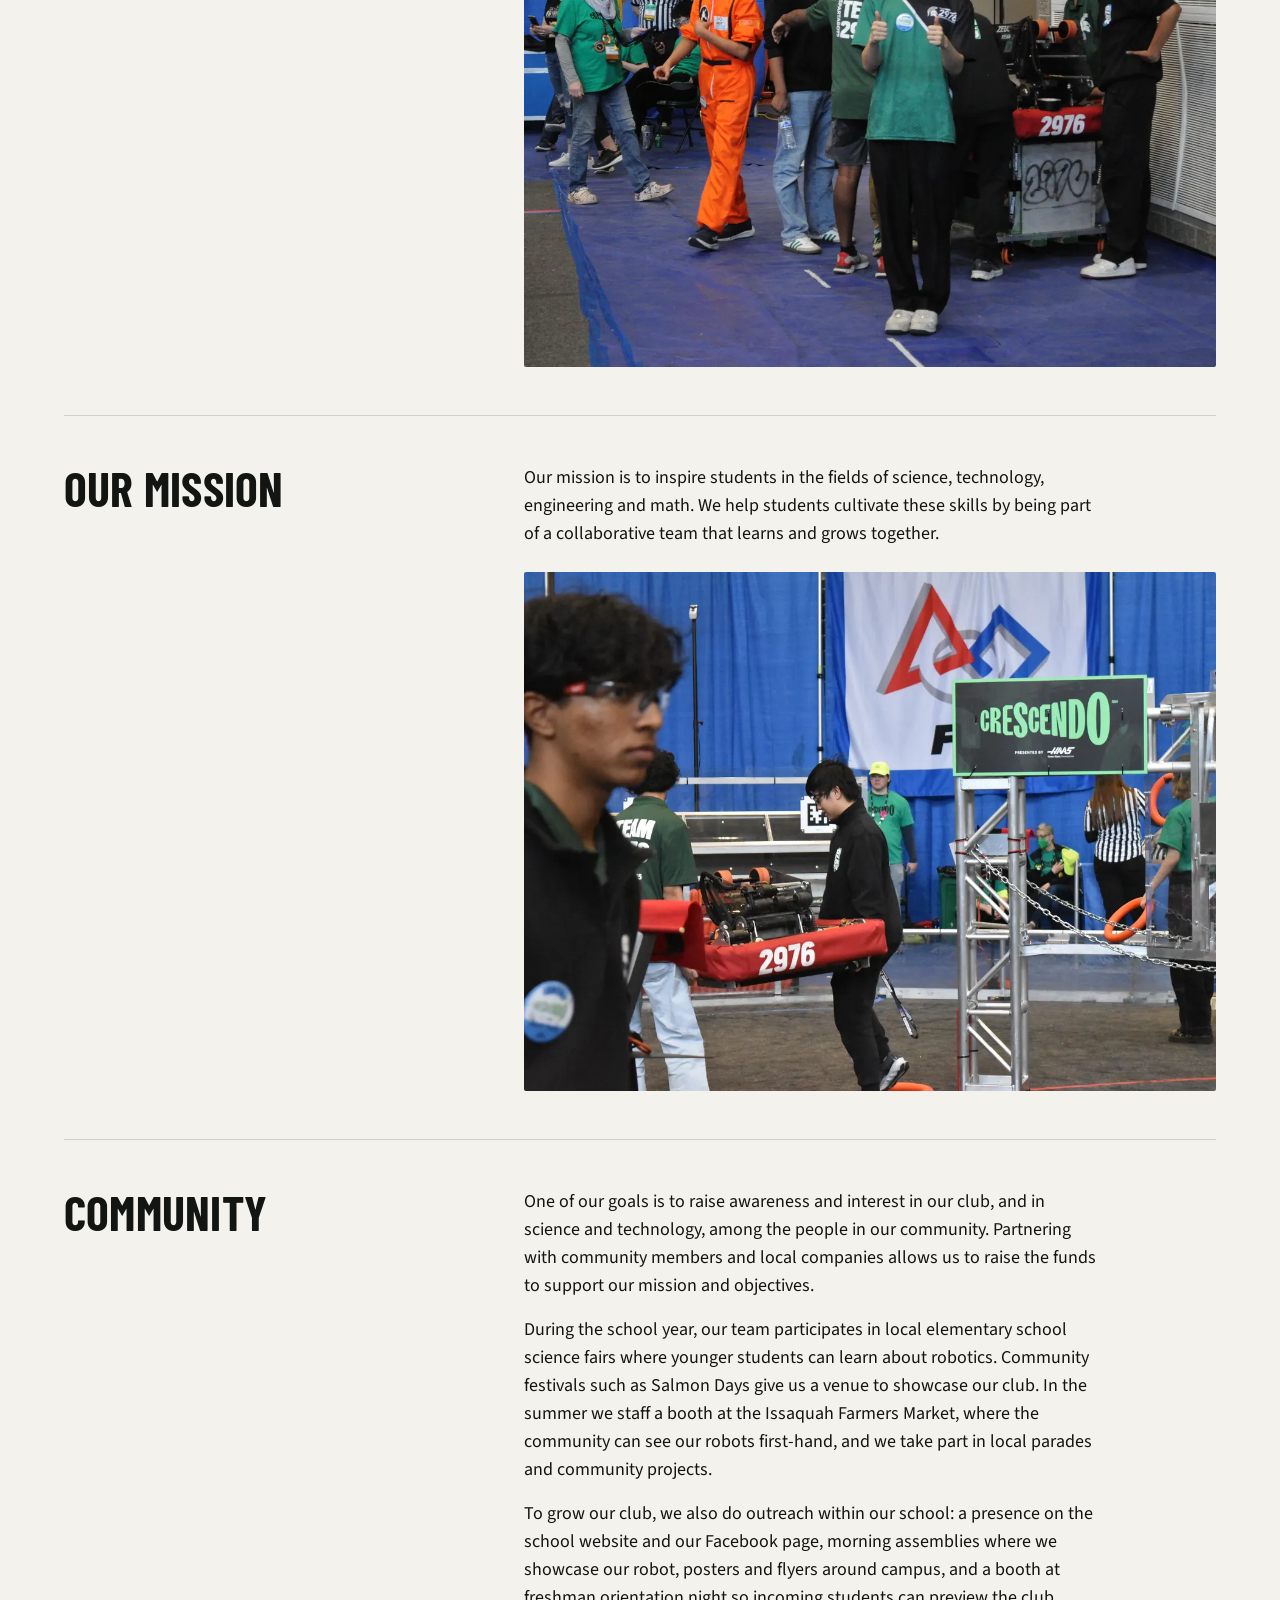
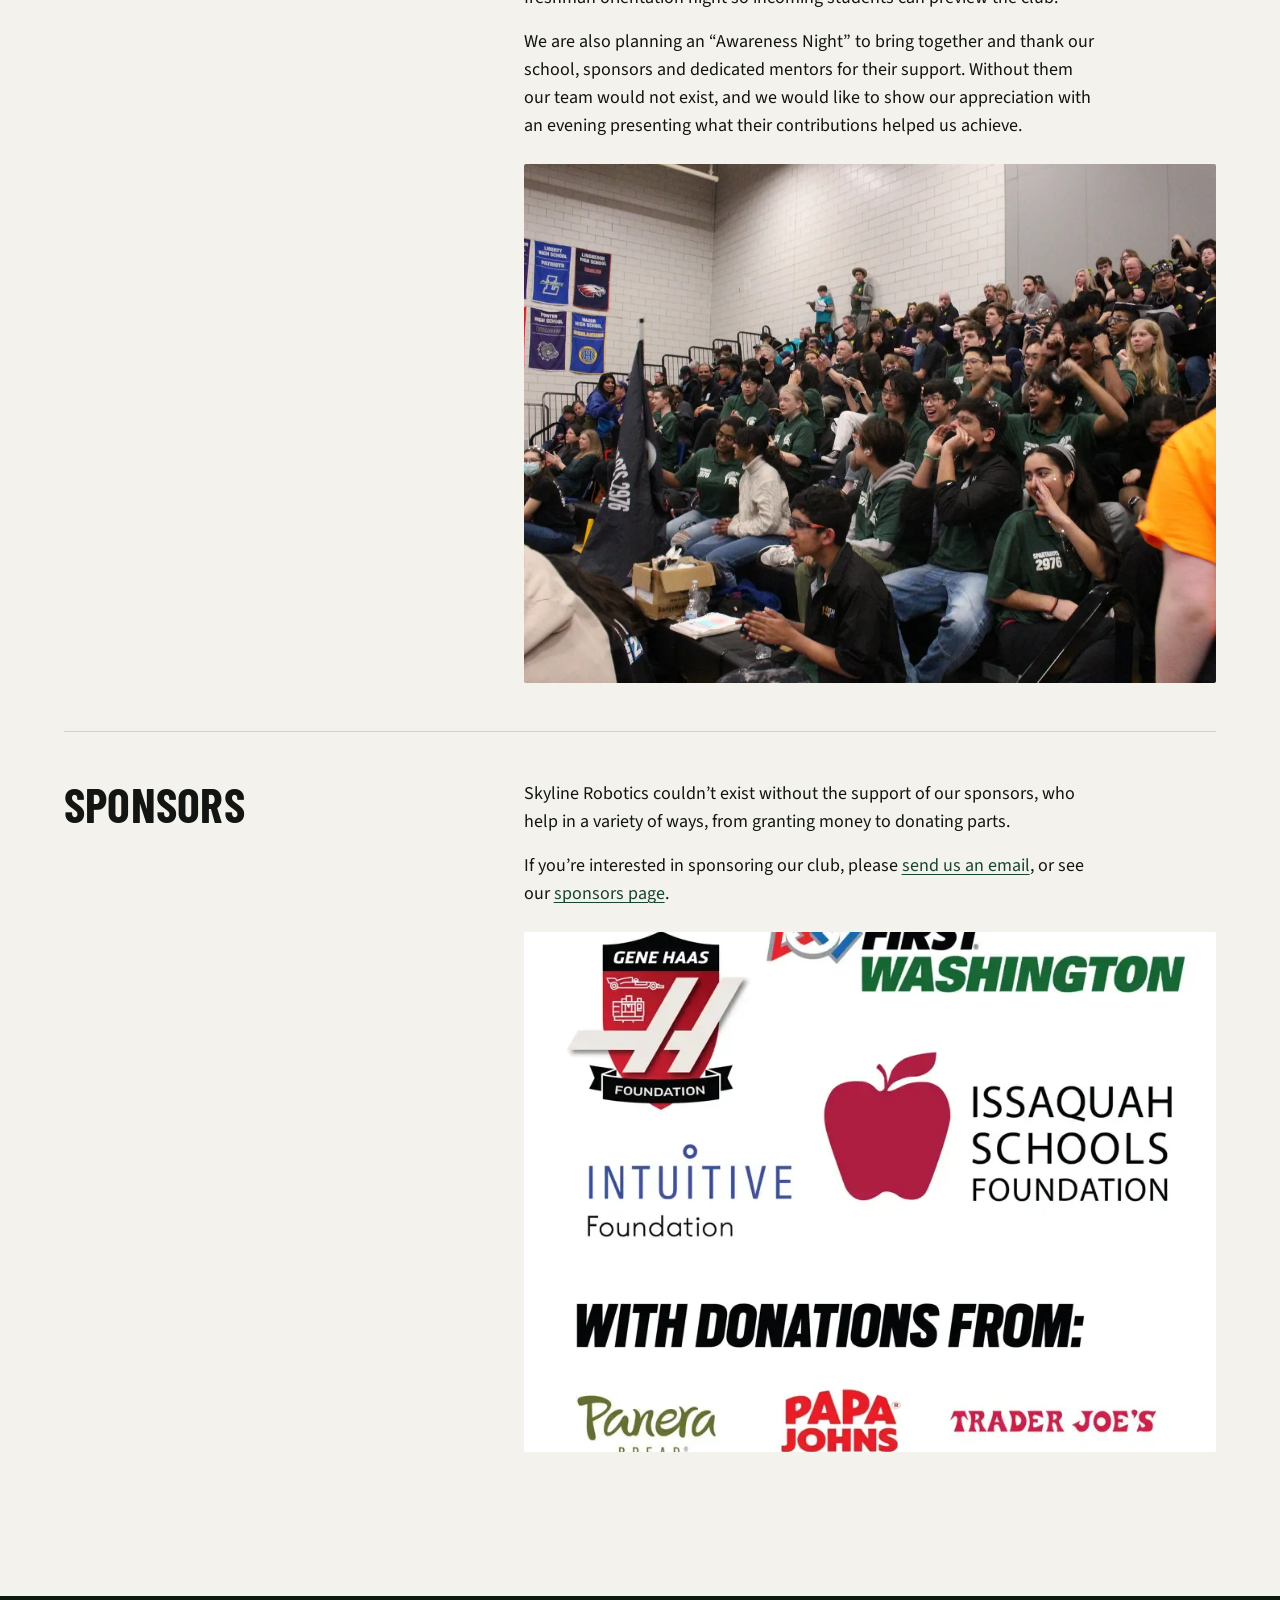
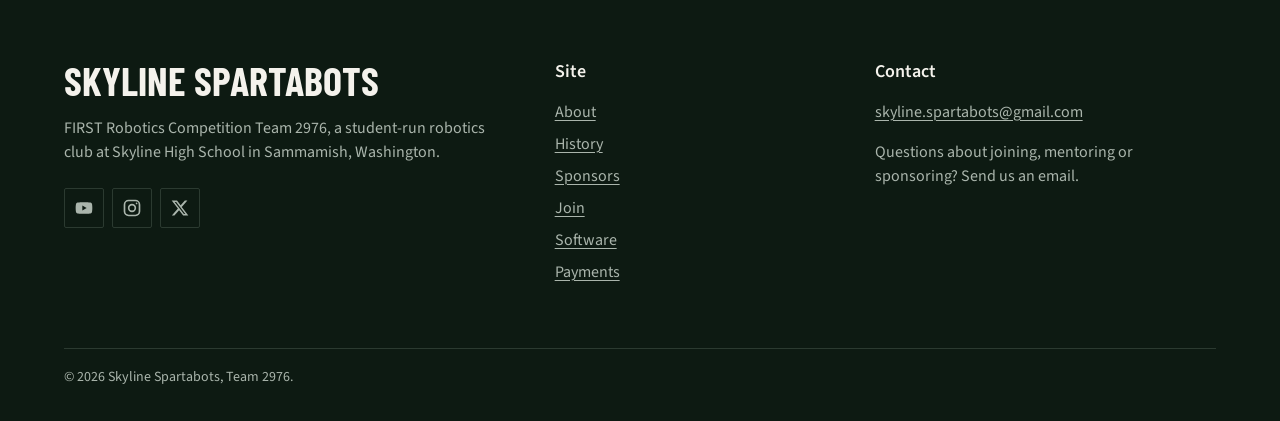
==== commit 563897be: "Simplify home hero" ====
--- a/about/index.html
+++ b/about/index.html
@@ -32,7 +32,6 @@
 </header>
 <main id="main">
 <div class="container page-head">
-  <p class="eyebrow">The Spartabots</p>
   <h1>About us</h1>
   <p class="lead">A completely student-run team that builds a competition robot in six weeks.</p>
 </div>
--- a/css/site.css
+++ b/css/site.css
@@ -1,6 +1,6 @@
 /* Team 2976 site styles */
 
-/* Tokens */
+/* Variables */
 :root {
   /* Spacing */
   --s-1: 4px;
@@ -24,8 +24,6 @@
   --ink: #0d1a12;
   --on-ink: #f4f2ec;
   --on-ink-muted: #aab5ac;
-  --brass: #7a5a0e;    
-  --brass-on-ink: #d9a93a;
 
   --radius: 2px;
   --container: 1152px;
@@ -59,7 +57,6 @@
 h1 { font-size: clamp(56px, 9vw, 104px); line-height: 0.92; }
 h2 { font-size: clamp(36px, 5vw, 48px); line-height: 1; }
 h3 { font-size: 28px; line-height: 32px; font-weight: 600; }
-.eyebrow { margin: 0 0 var(--s-3); font: 600 14px/24px var(--font-body); letter-spacing: 0.1em; text-transform: uppercase; color: var(--brass); }
 .lead { font-size: 22px; line-height: 32px; color: var(--muted); max-width: 52ch; }
 .small { font-size: 14px; line-height: 24px; color: var(--muted); }
 
@@ -73,8 +70,7 @@
 @media (min-width: 840px) { .section { padding: var(--s-8) 0; } }
 .section--ruled { border-top: 1px solid var(--line); }
 .band { background: var(--ink); color: var(--on-ink); }
-.band .eyebrow { color: var(--brass-on-ink); }
-.band .lead, .band p { color: var(--on-ink-muted); }
+.band .band .lead, .band p { color: var(--on-ink-muted); }
 .band a { color: var(--on-ink); }
 .section-head { margin-bottom: var(--s-6); }
 .split { display: grid; gap: var(--s-4); }
@@ -114,7 +110,6 @@
 .btn--secondary:hover { background: var(--green); color: #fff; }
 .btn-row { display: flex; flex-wrap: wrap; gap: var(--s-3); margin-top: var(--s-5); }
 .link { font-weight: 600; }
-.link::after { content: " \2192"; }
 
 /* Page head */
 .page-head { padding-top: var(--s-7); padding-bottom: var(--s-6); }
@@ -124,34 +119,30 @@
 @media (max-width: 719px) { .page-image { aspect-ratio: 4 / 3; } }
 
 /* Home hero */
-.hero { padding: var(--s-6) 0 var(--s-7); }
-.hero .container { display: grid; gap: var(--s-6); align-items: end; }
-@media (min-width: 960px) { .hero { padding: var(--s-8) 0; } .hero .container { grid-template-columns: 7fr 5fr; gap: var(--s-7); } }
-.hero h1 { margin-bottom: var(--s-4); }
-.hero h1 span { display: block; color: var(--green); }
-.hero__img { width: 100%; aspect-ratio: 4 / 5; object-fit: cover; object-position: 50% 30%; border-radius: var(--radius); background: var(--line); }
-@media (max-width: 959px) { .hero__img { aspect-ratio: 4 / 3; } }
-
-.stats { margin: 0; display: grid; grid-template-columns: repeat(2, 1fr); }
-.stats > div { padding: var(--s-5) var(--s-3) var(--s-5) 0; border-top: 1px solid #2b3a30; }
-.stats dd { margin: 0 0 var(--s-1); font: 700 clamp(48px, 7vw, 72px)/1 var(--font-head); color: var(--on-ink); }
-.stats dd { order: -1; }
-.stats dt { font-size: 16px; line-height: 24px; color: var(--on-ink-muted); }
-.stats > div { display: flex; flex-direction: column; }
-@media (min-width: 840px) {
-  .stats { grid-template-columns: repeat(4, 1fr); }
-  .stats > div { padding-left: var(--s-4); border-top: 0; border-left: 1px solid #2b3a30; }
-  .stats > div:first-child { padding-left: 0; border-left: 0; }
+.hero { background: #000; color: #fff; }
+.hero__img { display: block; width: 100%; aspect-ratio: 4 / 3; object-fit: cover; object-position: 50% 60%; }
+.hero__content { padding-top: var(--s-6); padding-bottom: var(--s-7); }
+.hero h1 { margin-bottom: var(--s-3); font-size: clamp(64px, 12vw, 120px); line-height: 0.9; }
+.hero .lead { color: #e6e9e6; max-width: 44ch; }
+.btn--light { background: transparent; border-color: #fff; color: #fff; }
+.btn--light:hover { background: #fff; border-color: #fff; color: #000; }
+.hero .btn:not(.btn--light) { background: #fff; border-color: #fff; color: #000; }
+.hero .btn:not(.btn--light):hover { background: #e6e9e6; border-color: #e6e9e6; }
+@media (min-width: 840px) {
+  .hero { position: relative; display: flex; align-items: center; min-height: 720px; overflow: hidden; }
+  .hero__img { position: absolute; top: 0; right: 0; width: 64%; height: 100%; aspect-ratio: auto; object-position: 50% 60%;
+    -webkit-mask-image: linear-gradient(to right, transparent, #000 30%); mask-image: linear-gradient(to right, transparent, #000 30%); }
+  .hero__content { position: relative; padding-top: var(--s-8); padding-bottom: var(--s-8); }
+  .hero__content > * { max-width: 520px; }
 }
 
 /* Rows */
 .rows { margin: 0; padding: 0; list-style: none; }
 .row { display: grid; gap: var(--s-4); padding: var(--s-6) 0; border-top: 1px solid var(--line); }
 .row:last-child { border-bottom: 1px solid var(--line); }
-.row__num { font: 700 20px/32px var(--font-head); color: var(--brass); letter-spacing: 0.06em; }
 .row h2, .row h3 { margin-bottom: var(--s-3); }
 .row img { width: 100%; aspect-ratio: 4 / 3; object-fit: cover; border-radius: var(--radius); background: var(--line); }
-@media (min-width: 840px) { .row { grid-template-columns: 64px 5fr 4fr; gap: var(--s-6); align-items: start; } }
+@media (min-width: 840px) { .row { grid-template-columns: 6fr 5fr; gap: var(--s-7); align-items: start; } }
 
 /* About */
 .feature { display: grid; gap: var(--s-4); padding: var(--s-6) 0; border-top: 1px solid var(--line); scroll-margin-top: var(--header-h); }
@@ -194,7 +185,6 @@
 .season h3 { margin-bottom: var(--s-1); }
 .season p { color: var(--muted); }
 .season img { width: 100%; aspect-ratio: 4 / 3; object-fit: cover; border-radius: var(--radius); background: var(--line); }
-.season--major .season__year { color: var(--brass); }
 @media (min-width: 840px) {
   .season { grid-template-columns: 160px 1fr 240px; gap: var(--s-5); align-items: start; }
   .season__year { font-size: 72px; }
@@ -206,7 +196,7 @@
 .site-footer .container { padding-top: var(--s-7); padding-bottom: var(--s-5); }
 .footer-grid { display: grid; gap: var(--s-6); }
 @media (min-width: 840px) { .footer-grid { grid-template-columns: 5fr 3fr 4fr; gap: var(--s-7); } }
-.site-footer h2 { margin-bottom: var(--s-3); font: 600 14px/24px var(--font-body); letter-spacing: 0.1em; color: var(--brass-on-ink); }
+.site-footer h2 { margin-bottom: var(--s-3); font: 600 18px/24px var(--font-body); text-transform: none; letter-spacing: 0; color: var(--on-ink); }
 .site-footer a { color: var(--on-ink-muted); }
 .site-footer a:hover { color: var(--on-ink); }
 .site-footer ul { list-style: none; margin: 0; padding: 0; }
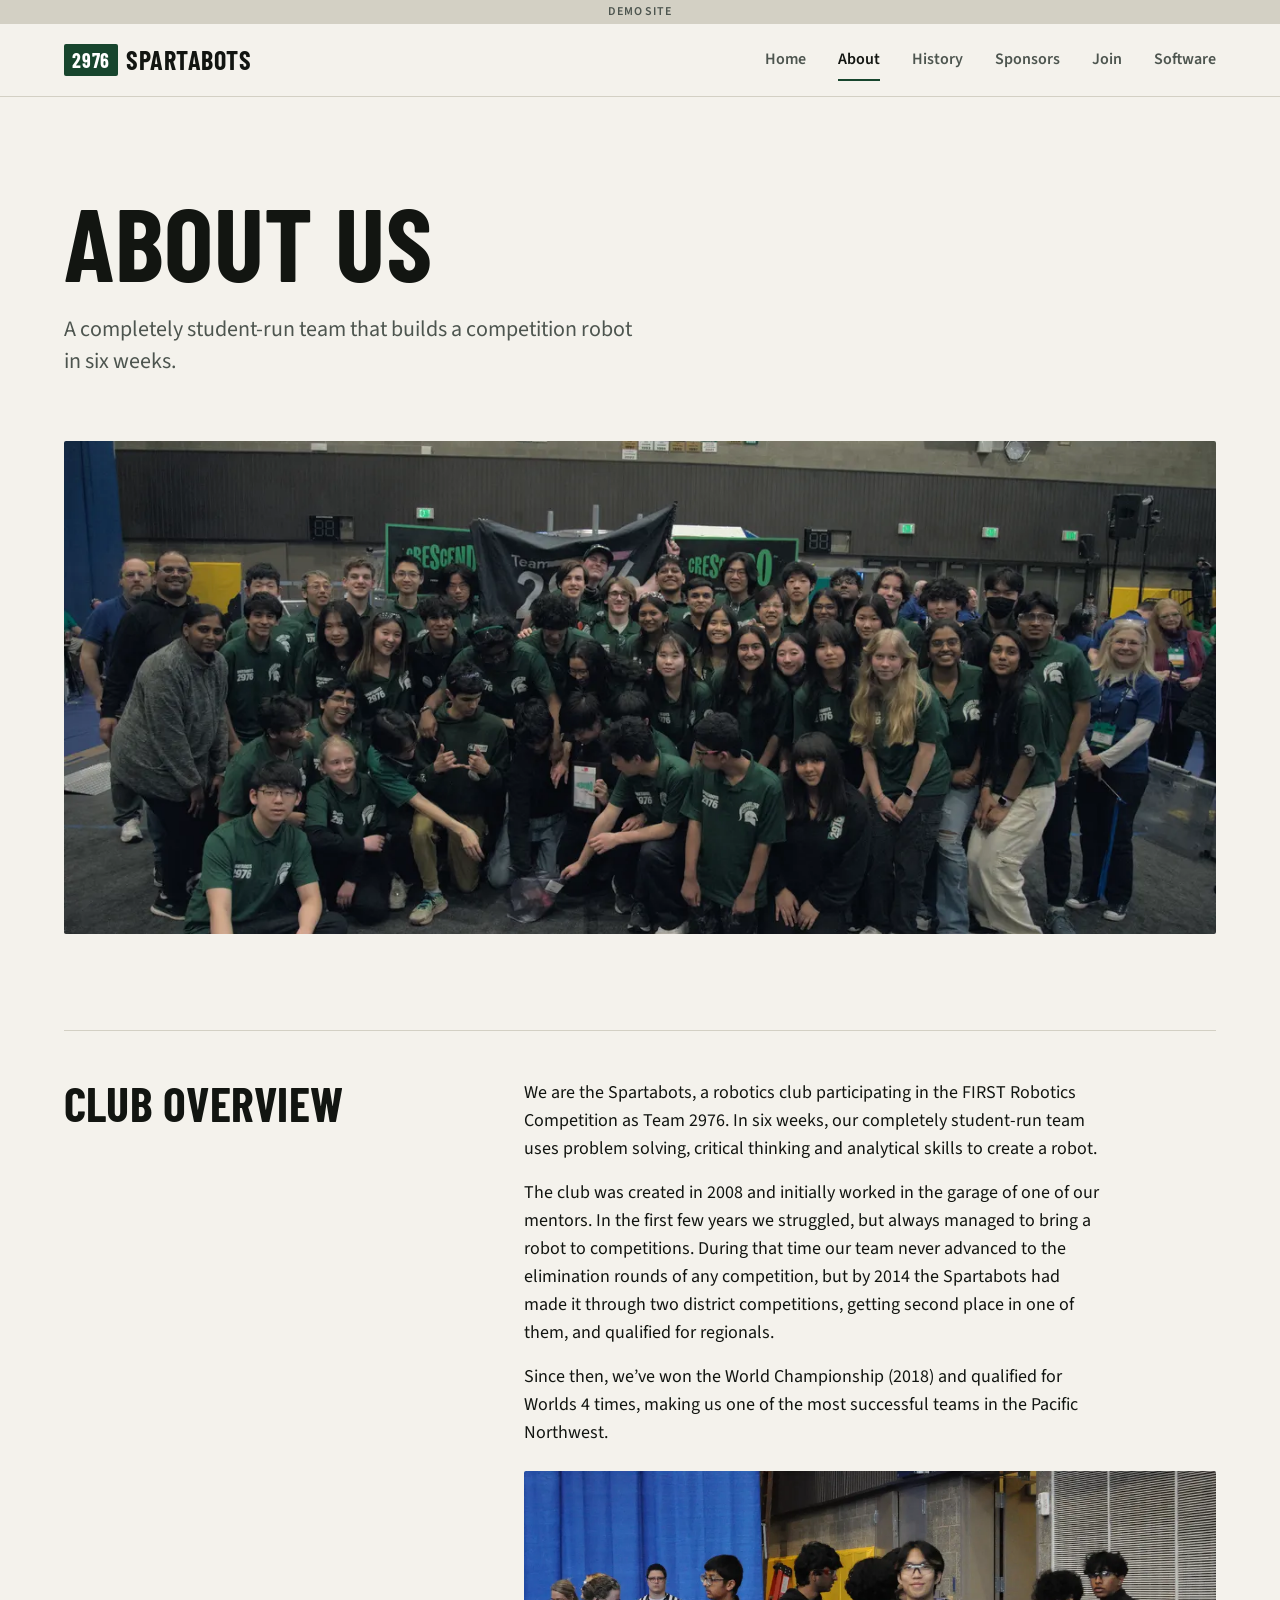
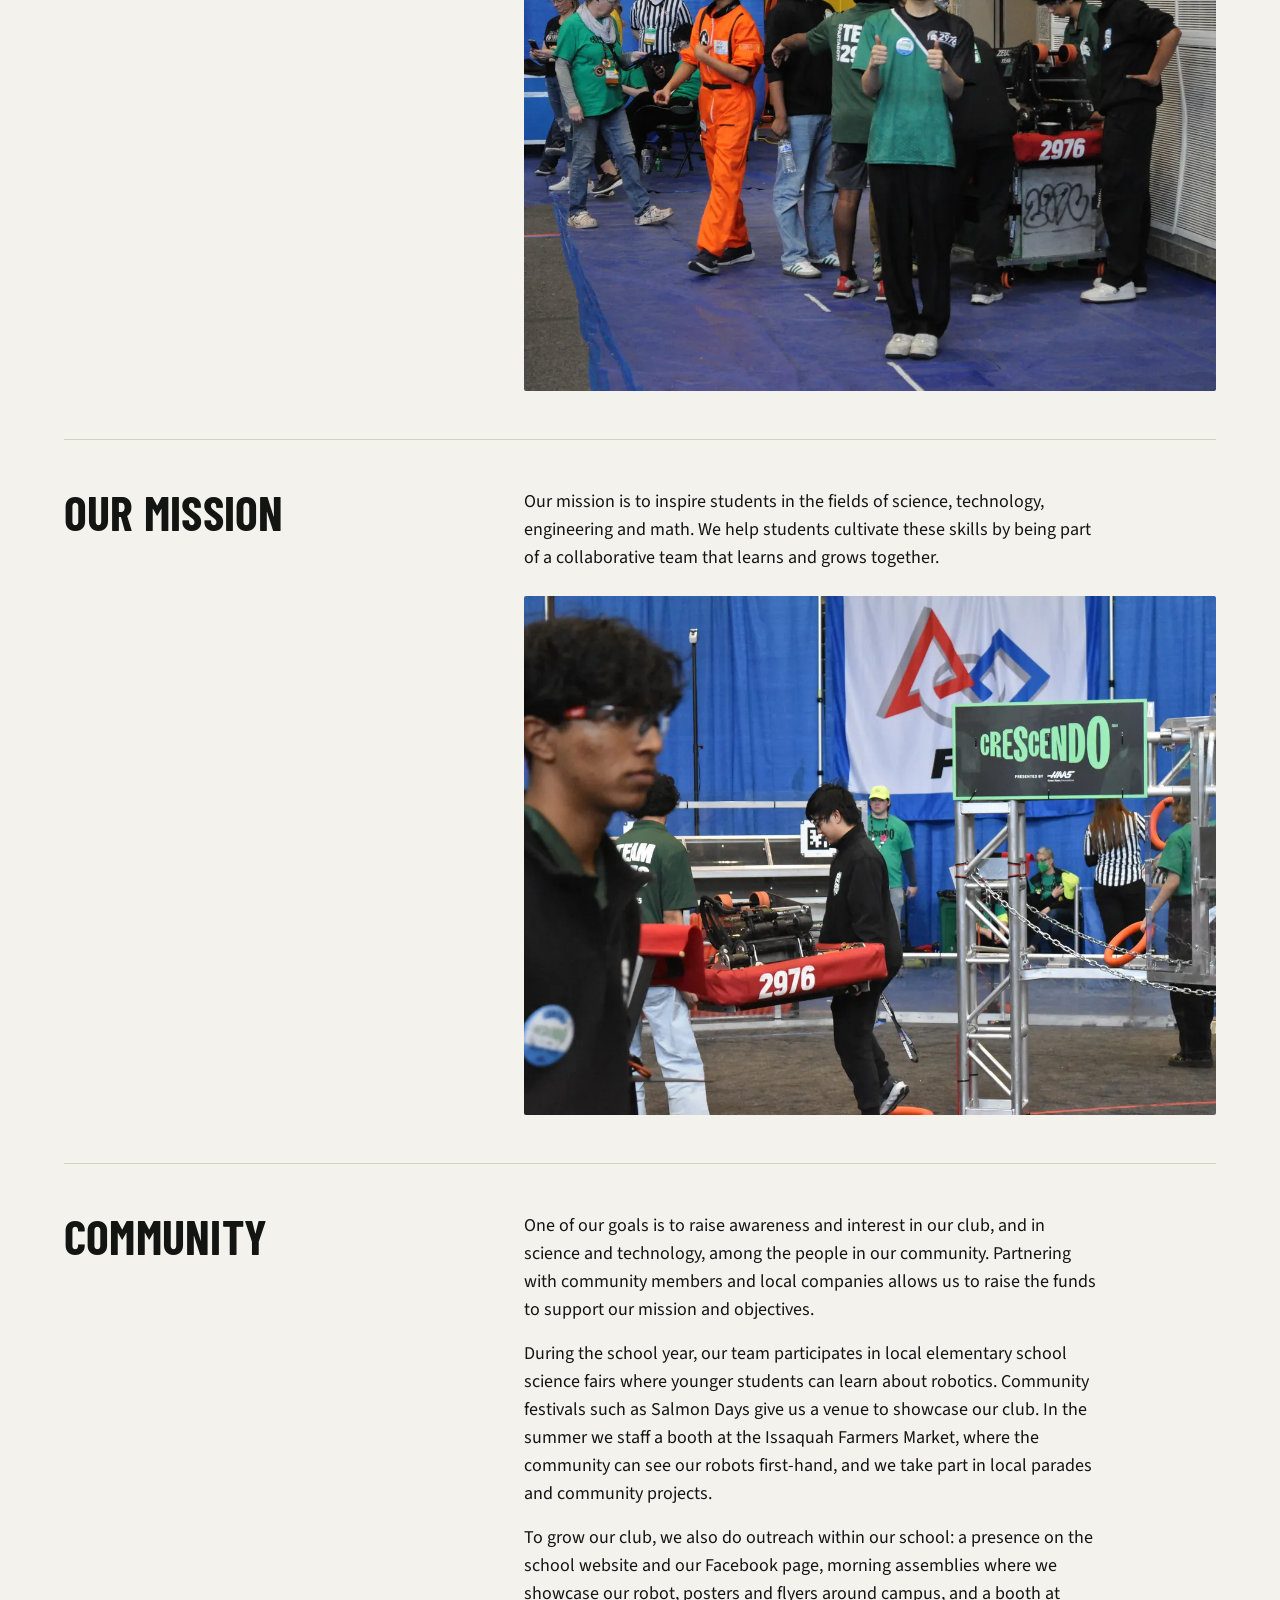
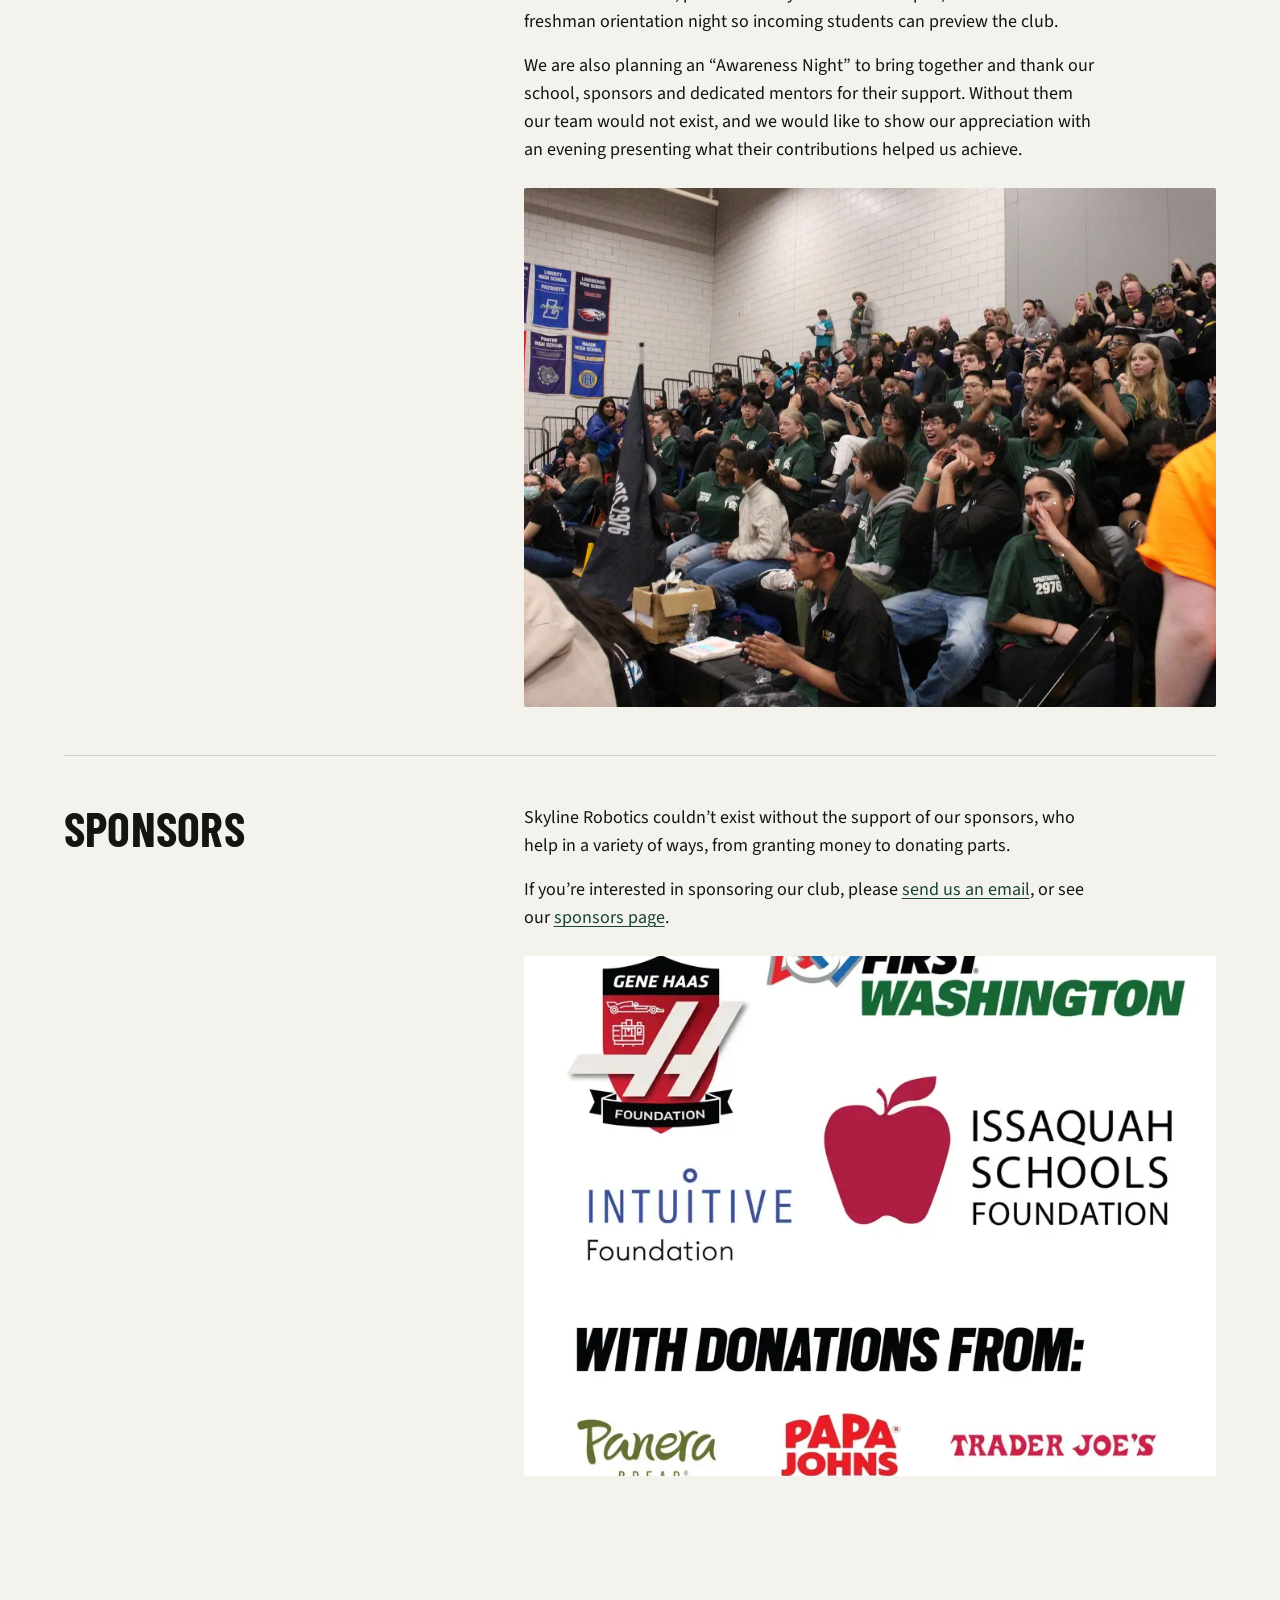
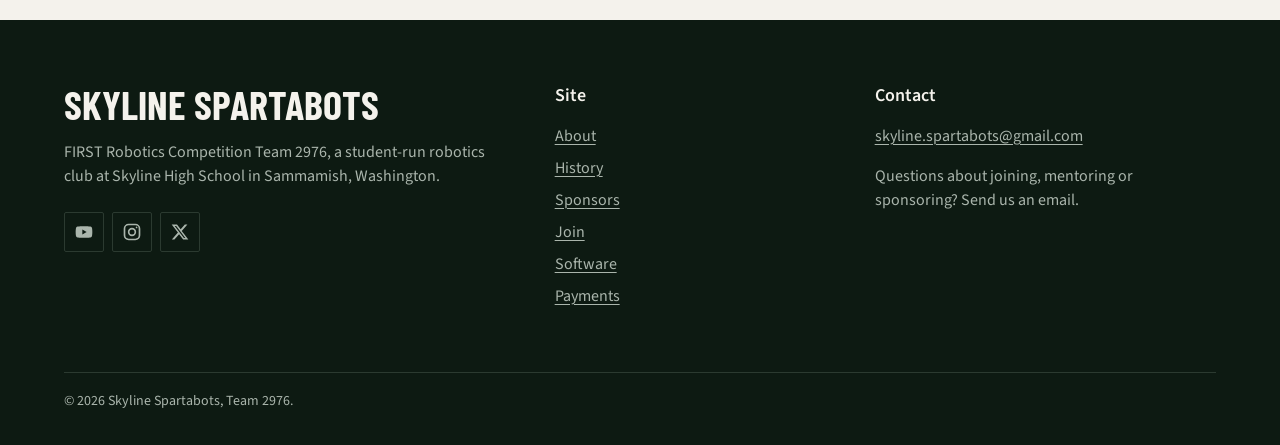
==== commit 175aea8b: "Add demo banner" ====
--- a/about/index.html
+++ b/about/index.html
@@ -22,6 +22,7 @@
   <link rel="stylesheet" href="/css/site.css">
 </head>
 <body>
+<p class="demo-banner">Demo site</p>
 <a class="skip-link" href="#main">Skip to content</a>
 <header class="site-header">
   <div class="container">
--- a/css/site.css
+++ b/css/site.css
@@ -75,6 +75,9 @@
 .section-head { margin-bottom: var(--s-6); }
 .split { display: grid; gap: var(--s-4); }
 @media (min-width: 840px) { .split { grid-template-columns: 4fr 8fr; gap: var(--s-6); } }
+
+/* Demo banner */
+.demo-banner { margin: 0; padding: 4px var(--s-3); background: var(--line); color: var(--muted); font: 600 12px/16px var(--font-body); letter-spacing: 0.08em; text-transform: uppercase; text-align: center; max-width: none; }
 
 /* Header */
 .site-header { position: sticky; top: 0; z-index: 50; background: var(--bg); border-bottom: 1px solid var(--line); }
